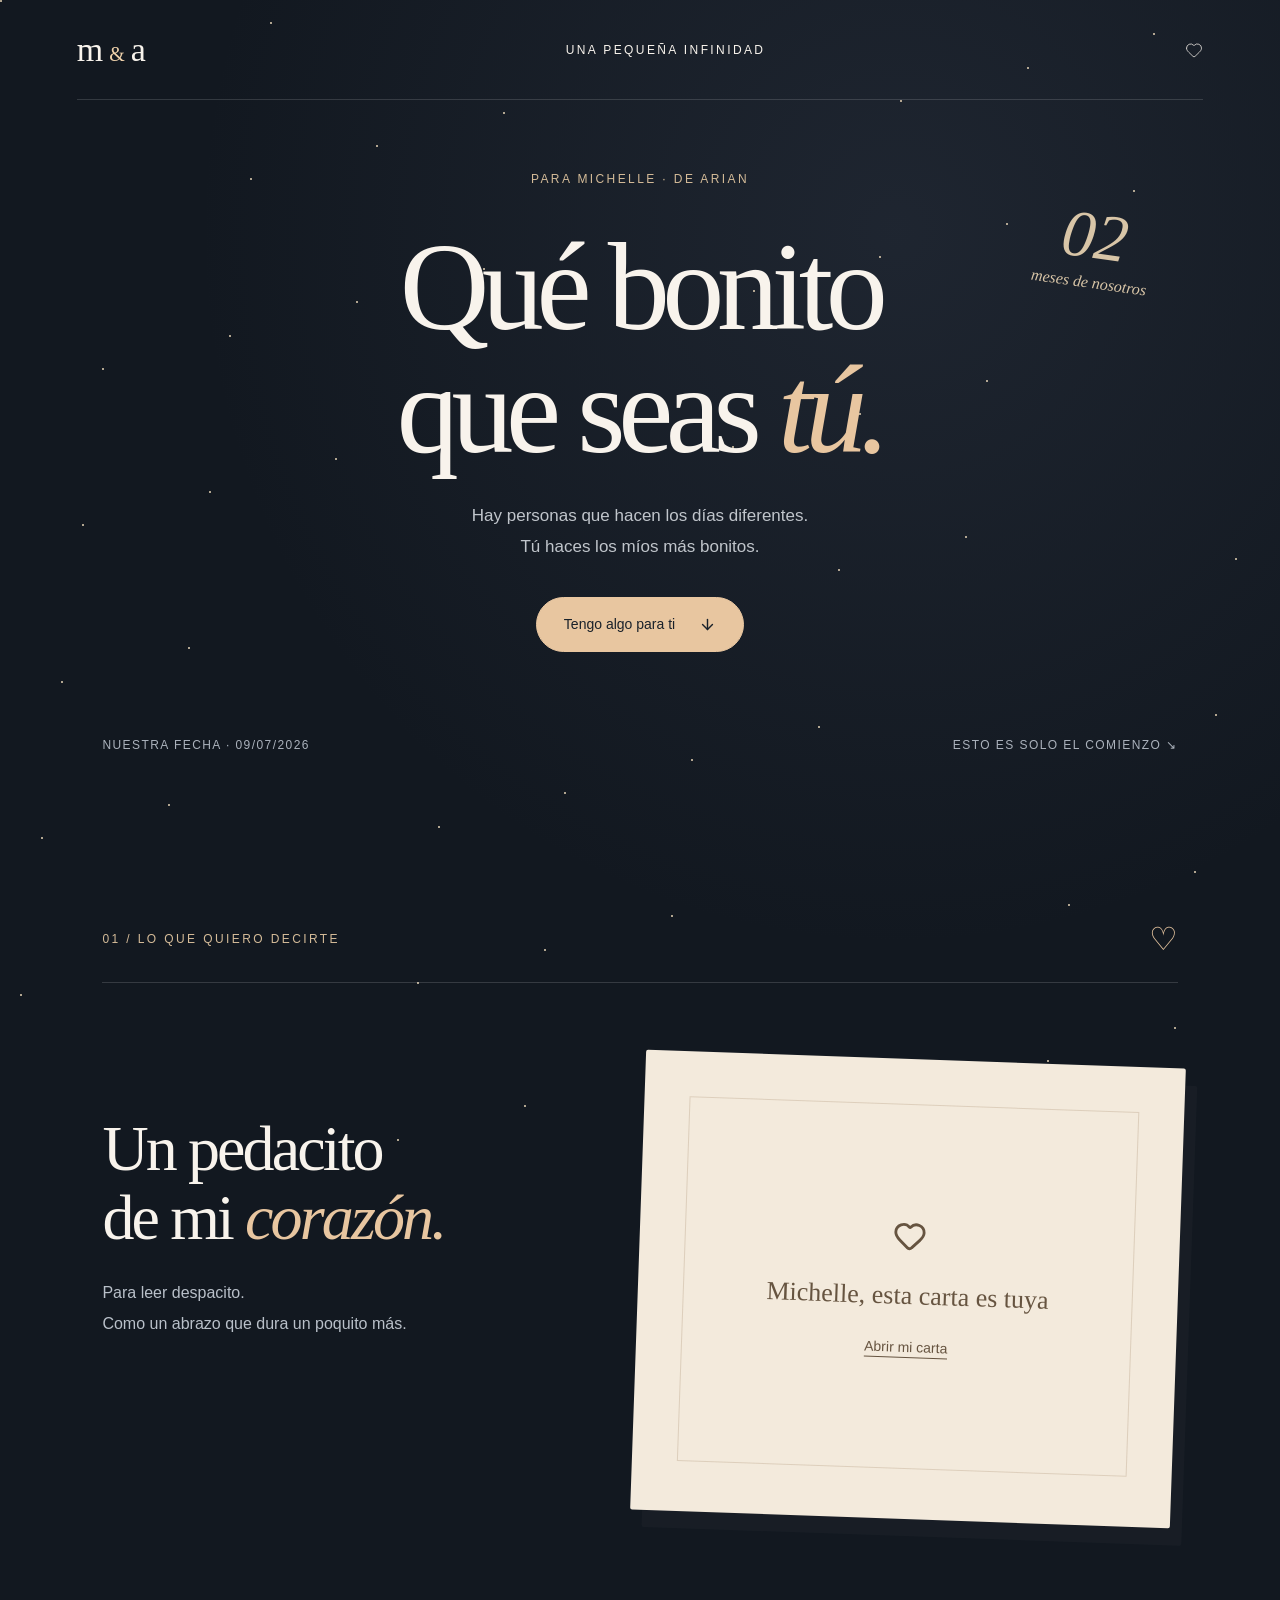
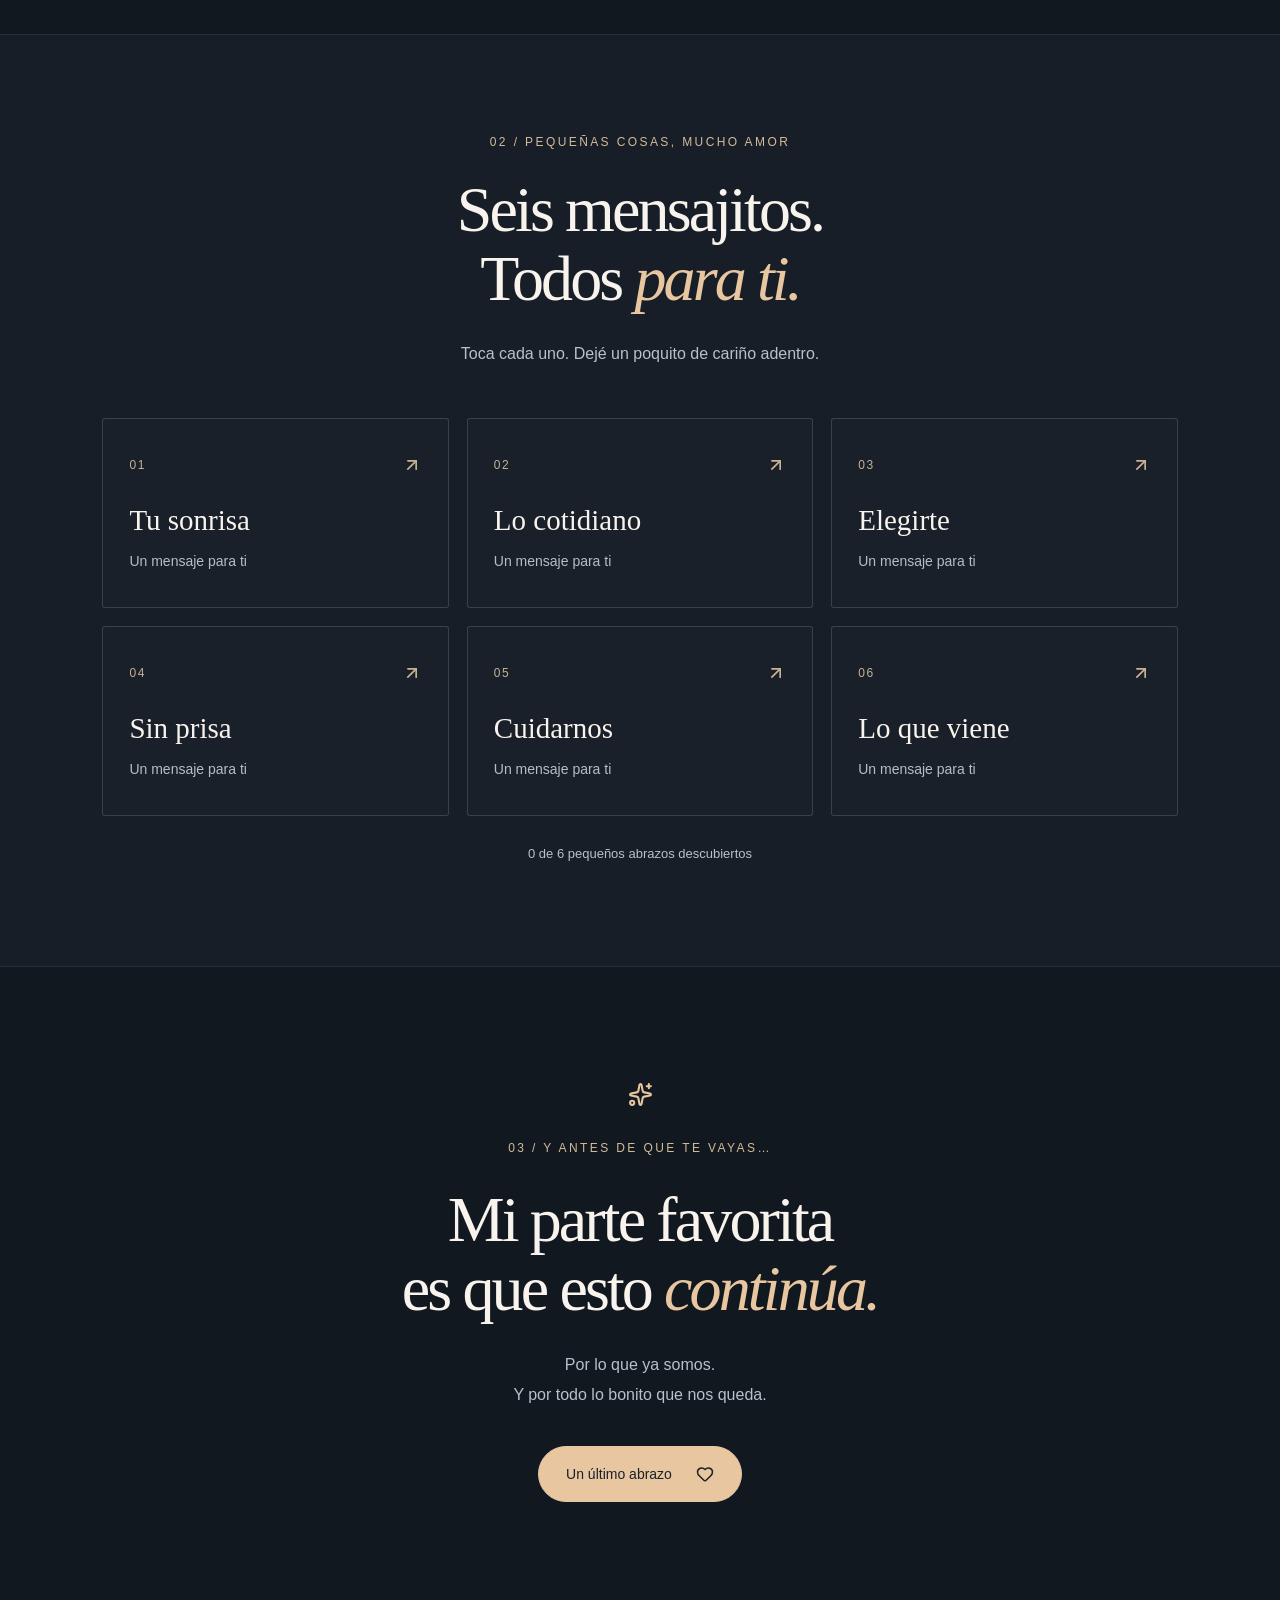
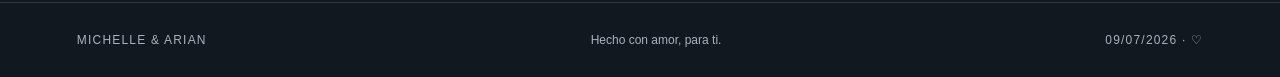
==== Para Michelle.html @ b13c45ba "Prepare standalone anniversary gift for GitHub Pages" ====
<!DOCTYPE html><html lang="es"><head><meta charSet="utf-8"/><meta name="viewport" content="width=device-width, initial-scale=1"/><title>Michelle, qué bonito que seas tú | Arian</title><meta name="description" content="Dos meses de nosotros. Una sorpresa de Arian para Michelle."/><meta name="robots" content="noindex, nofollow"/>
<style>


:root,.dark{--background:#121820;--foreground:#f8f3ec;--primary:#eed1ab;--primary-foreground:#171c23;--card:#1c2530;--card-foreground:#f8f3ec;--border:#ffffff26;--ring:#eed1ab;--muted:#26303b;--muted-foreground:#bcc3cb;--accent:#eed1ab;--accent-foreground:#121820;--radius:1rem}
*{box-sizing:border-box}html{scroll-behavior:smooth;scroll-padding-top:30px}body{margin:0;background:#121820;color:#f8f3ec;font-family:Arial,Helvetica,sans-serif;font-size:16px}button,a{-webkit-tap-highlight-color:transparent}button{font:inherit;cursor:pointer}a{color:inherit;text-decoration:none}button:focus-visible,a:focus-visible{outline:2px solid #eed1ab;outline-offset:7px}main{overflow:hidden;position:relative}header,section,footer{position:relative;z-index:1}header{height:100px;margin:0 6%;border-bottom:1px solid #ffffff24;display:flex;justify-content:space-between;align-items:center}header>span,.eyebrow{font-size:12px;letter-spacing:.2em;font-weight:normal}.monogram{font-family:Georgia,serif;font-size:34px}.monogram span{font-size:20px;color:#eed1ab;padding:0 6px}.stardust{position:absolute;inset:0 0 auto;height:1150px;pointer-events:none;background:radial-gradient(ellipse at 70% 20%,#4852673b,transparent 55%)}.stardust i{position:absolute;width:2px;height:2px;background:#e7d5b6;border-radius:50%;animation:twinkle 5s ease-in-out infinite}.hero{min-height:790px;padding:72px 8% 25px;text-align:center}.eyebrow{color:#d4bb98}.anniversary{position:absolute;right:10%;top:98px;transform:rotate(8deg);color:#d8c5a7}.anniversary>span{font:italic 66px Georgia,serif}.anniversary p{font:italic 16px Georgia,serif;margin:0}h1,h2,h3,p{margin-top:0}h1,h2,h3{font-family:Georgia,'Times New Roman',serif;font-weight:400}h1{font-size:clamp(74px,9.7vw,144px);line-height:.99;letter-spacing:-.06em;margin:40px 0 28px}em{font-weight:400;color:#e8c6a0}.intro{font-size:17px;line-height:1.85;color:#c0c5cb}.pill{display:inline-flex;align-items:center;justify-content:center;gap:24px;border:1px solid #e8c6a0;background:#e8c6a0;color:#19212a;border-radius:40px;padding:18px 27px;min-height:54px;font-size:14px;transition:transform .2s,background .2s}.pill:hover{transform:translateY(-3px);background:#f5dec1}.hero .pill{margin-top:17px}.hero-bottom{display:flex;justify-content:space-between;gap:20px;margin-top:86px;font-size:12px;letter-spacing:.12em;color:#abb2bc}.letter-section{padding:30px 8% 115px}.section-heading{display:flex;justify-content:space-between;align-items:center;border-bottom:1px solid #ffffff26;padding-bottom:24px}.section-heading>span:last-child{font-size:32px;color:#e8c6a0}.letter-wrap{display:grid;grid-template-columns:1fr 1.2fr;gap:8%;padding-top:76px;align-items:start}h2{font-size:clamp(42px,5vw,68px);letter-spacing:-.045em;line-height:1.08;margin-bottom:26px}.letter-caption{padding-top:55px}.letter-caption>p,.messages>p:not(.eyebrow),.finale>p:not(.eyebrow){color:#b9c0c9;line-height:1.9}.letter{background:#f3eadc;color:#35302b;padding:45px;transform:rotate(2deg);box-shadow:12px 17px 0 #ffffff06;min-height:460px;border-radius:2px}.open-letter{display:flex;flex-direction:column;align-items:center;justify-content:center;gap:28px;min-height:365px;width:100%;background:none;border:1px solid #a890704d;color:#665440}.open-letter span{font:26px Georgia,serif}.open-letter u{font-size:14px;text-underline-offset:5px}.letter-content{animation:appear .6s ease}.paper-label{font-size:12px;letter-spacing:.17em;color:#74634f}.letter h3{font-size:35px;margin:26px 0}.letter p{font-size:16px;line-height:1.85}.signature{position:relative;margin-bottom:0}.signature em{font:italic 40px Georgia,serif;color:#77543d}.signature svg{position:absolute;right:10px;bottom:10px}.messages{text-align:center;padding:100px 8%;background:#1c253080;border-top:1px solid #ffffff12;border-bottom:1px solid #ffffff12}.messages h2{margin-top:26px}.note-grid{display:grid;grid-template-columns:repeat(3,1fr);gap:18px;text-align:left;margin-top:48px}.note{color:#f8f3ec;background:#ffffff03;border:1px solid #ffffff24;border-radius:3px;padding:26px;min-height:190px;text-align:left;transition:background .2s,border-color .2s}.note:hover,.note.active{background:#ffffff08;border-color:#e8c6a0}.note-top{display:flex;align-items:center;justify-content:space-between;color:#c7b294;font-size:12px;letter-spacing:.13em}.note h3{font-size:29px;margin:29px 0 15px}.note-hint{font-size:14px;color:#b5bdc7}.note p{font-size:16px;line-height:1.75;color:#dbdce0;margin:0}.count{font-size:13px;margin:26px 0 0}.finale{text-align:center;padding:115px 20px 100px}.finale>svg{margin:0 auto 30px;color:#e8c6a0}.finale h2{margin-top:30px}.finale .pill{margin-top:20px}.last-message{max-width:620px;padding:38px 25px;margin:38px auto 0;border-top:1px solid #c7b29455;animation:appear .6s ease}.last-message>span{font:italic 39px Georgia,serif;color:#e8c6a0}.last-message p{line-height:1.8;margin:22px 0;color:#bfc5ce}.last-message strong{font-weight:400}footer{display:flex;justify-content:space-between;gap:24px;padding:30px 6%;border-top:1px solid #ffffff24;font-size:12px;letter-spacing:.1em;color:#aab2bd}footer span:nth-child(2){letter-spacing:0}@keyframes twinkle{50%{opacity:.2}}@keyframes appear{from{opacity:0;transform:translateY(12px)}to{opacity:1;transform:translateY(0)}}@media(max-width:700px){header{height:78px}header>span{font-size:12px;letter-spacing:.08em}.hero{min-height:740px;padding:75px 6% 25px}.anniversary{position:static;transform:none;margin:25px 0 20px}.anniversary>span{font-size:42px}.anniversary p{display:inline;margin-left:12px}h1{margin:25px 0;font-size:76px}.hero-bottom{margin-top:65px;text-align:left;font-size:12px;line-height:1.7}.hero-bottom>span{max-width:145px}.letter-section{padding:20px 7% 75px}.letter-wrap{grid-template-columns:1fr;gap:26px;padding-top:28px}.letter-caption{padding-top:15px}.letter{padding:28px;transform:rotate(1deg)}.letter h3{font-size:30px}.messages{padding:65px 6%}.note-grid{grid-template-columns:1fr 1fr;gap:12px}.note{padding:18px;min-height:175px}.note h3{font-size:24px}.note p{font-size:16px}.finale{padding:75px 7%}.finale h2{font-size:44px}footer{flex-wrap:wrap;font-size:12px}footer span:nth-child(2){order:3;width:100%}}@media(prefers-reduced-motion:reduce){html{scroll-behavior:auto}*,*::before,*::after{animation:none!important;transition:none!important}}@media(max-width:360px){.note-grid{grid-template-columns:1fr}h1{font-size:65px}}
</style><meta name="color-scheme" content="dark"></head><body><main><div class="stardust" aria-hidden="true"><i style="left:0%;top:0%;animation-delay:0s"></i><i style="left:37.7%;top:23.3%;animation-delay:1s"></i><i style="left:75.4%;top:46.6%;animation-delay:2s"></i><i style="left:13.100000000000009%;top:69.9%;animation-delay:3s"></i><i style="left:50.80000000000001%;top:93.2%;animation-delay:4s"></i><i style="left:88.5%;top:16.5%;animation-delay:5s"></i><i style="left:26.200000000000017%;top:39.80000000000001%;animation-delay:6s"></i><i style="left:63.900000000000034%;top:63.099999999999994%;animation-delay:0s"></i><i style="left:1.6000000000000227%;top:86.4%;animation-delay:1s"></i><i style="left:39.30000000000001%;top:9.700000000000017%;animation-delay:2s"></i><i style="left:77%;top:33%;animation-delay:3s"></i><i style="left:14.700000000000045%;top:56.30000000000001%;animation-delay:4s"></i><i style="left:52.400000000000034%;top:79.60000000000002%;animation-delay:5s"></i><i style="left:90.10000000000002%;top:2.900000000000034%;animation-delay:6s"></i><i style="left:27.800000000000068%;top:26.19999999999999%;animation-delay:0s"></i><i style="left:65.5%;top:49.5%;animation-delay:1s"></i><i style="left:3.2000000000000455%;top:72.80000000000001%;animation-delay:2s"></i><i style="left:40.90000000000009%;top:96.10000000000002%;animation-delay:3s"></i><i style="left:78.60000000000002%;top:19.400000000000034%;animation-delay:4s"></i><i style="left:16.300000000000068%;top:42.69999999999999%;animation-delay:5s"></i><i style="left:54%;top:66%;animation-delay:6s"></i><i style="left:91.70000000000005%;top:89.30000000000001%;animation-delay:0s"></i><i style="left:29.40000000000009%;top:12.600000000000023%;animation-delay:1s"></i><i style="left:67.10000000000002%;top:35.89999999999998%;animation-delay:2s"></i><i style="left:4.800000000000068%;top:59.200000000000045%;animation-delay:3s"></i><i style="left:42.500000000000114%;top:82.5%;animation-delay:4s"></i><i style="left:80.20000000000005%;top:5.800000000000068%;animation-delay:5s"></i><i style="left:17.90000000000009%;top:29.100000000000023%;animation-delay:6s"></i><i style="left:55.600000000000136%;top:52.39999999999998%;animation-delay:0s"></i><i style="left:93.30000000000018%;top:75.70000000000005%;animation-delay:1s"></i><i style="left:31%;top:99%;animation-delay:2s"></i><i style="left:68.70000000000005%;top:22.300000000000068%;animation-delay:3s"></i><i style="left:6.400000000000091%;top:45.60000000000002%;animation-delay:4s"></i><i style="left:44.100000000000136%;top:68.89999999999998%;animation-delay:5s"></i><i style="left:81.80000000000018%;top:92.20000000000005%;animation-delay:6s"></i><i style="left:19.5%;top:15.5%;animation-delay:0s"></i><i style="left:57.200000000000045%;top:38.80000000000007%;animation-delay:1s"></i><i style="left:94.90000000000009%;top:62.10000000000002%;animation-delay:2s"></i><i style="left:32.600000000000136%;top:85.39999999999998%;animation-delay:3s"></i><i style="left:70.30000000000018%;top:8.700000000000045%;animation-delay:4s"></i><i style="left:8%;top:32%;animation-delay:5s"></i><i style="left:45.700000000000045%;top:55.30000000000007%;animation-delay:6s"></i><i style="left:83.40000000000009%;top:78.60000000000002%;animation-delay:0s"></i><i style="left:21.100000000000136%;top:1.8999999999999773%;animation-delay:1s"></i><i style="left:58.80000000000018%;top:25.200000000000045%;animation-delay:2s"></i><i style="left:96.50000000000023%;top:48.5%;animation-delay:3s"></i><i style="left:34.200000000000045%;top:71.79999999999995%;animation-delay:4s"></i><i style="left:71.90000000000009%;top:95.10000000000014%;animation-delay:5s"></i></div><header><a href="#" class="monogram" aria-label="Michelle y Arian">m<span>&amp;</span>a</a><span>UNA PEQUEÑA INFINIDAD</span><svg xmlns="http://www.w3.org/2000/svg" width="18" height="18" viewBox="0 0 24 24" fill="none" stroke="currentColor" stroke-width="1" stroke-linecap="round" stroke-linejoin="round" class="lucide lucide-heart" aria-hidden="true"><path d="M2 9.5a5.5 5.5 0 0 1 9.591-3.676.56.56 0 0 0 .818 0A5.49 5.49 0 0 1 22 9.5c0 2.29-1.5 4-3 5.5l-5.492 5.313a2 2 0 0 1-3 .019L5 15c-1.5-1.5-3-3.2-3-5.5"></path></svg></header><section class="hero"><p class="eyebrow">PARA MICHELLE · DE ARIAN</p><div class="anniversary"><span>02</span><p>meses de nosotros</p></div><h1>Qué bonito<br/>que seas <em>tú.</em></h1><p class="intro">Hay personas que hacen los días diferentes.<br/>Tú haces los míos más bonitos.</p><a class="pill" href="#carta">Tengo algo para ti <svg xmlns="http://www.w3.org/2000/svg" width="17" height="17" viewBox="0 0 24 24" fill="none" stroke="currentColor" stroke-width="2" stroke-linecap="round" stroke-linejoin="round" class="lucide lucide-arrow-down" aria-hidden="true"><path d="M12 5v14"></path><path d="m19 12-7 7-7-7"></path></svg></a><div class="hero-bottom"><span>NUESTRA FECHA · 09/07/2026</span><span>ESTO ES SOLO EL COMIENZO ↘</span></div></section><section id="carta" class="letter-section"><div class="section-heading"><span class="eyebrow">01 / LO QUE QUIERO DECIRTE</span><span aria-hidden="true">♡</span></div><div class="letter-wrap"><div class="letter-caption"><h2>Un pedacito<br/>de mi <em>corazón.</em></h2><p>Para leer despacito.<br/>Como un abrazo que dura un poquito más.</p></div><article class="letter"><button class="open-letter"><svg xmlns="http://www.w3.org/2000/svg" width="34" height="34" viewBox="0 0 24 24" fill="none" stroke="currentColor" stroke-width="2" stroke-linecap="round" stroke-linejoin="round" class="lucide lucide-heart" aria-hidden="true"><path d="M2 9.5a5.5 5.5 0 0 1 9.591-3.676.56.56 0 0 0 .818 0A5.49 5.49 0 0 1 22 9.5c0 2.29-1.5 4-3 5.5l-5.492 5.313a2 2 0 0 1-3 .019L5 15c-1.5-1.5-3-3.2-3-5.5"></path></svg><span>Michelle, esta carta es tuya</span><u>Abrir mi carta</u></button></article></div></section><section class="messages"><p class="eyebrow">02 / PEQUEÑAS COSAS, MUCHO AMOR</p><h2>Seis mensajitos.<br/>Todos <em>para ti.</em></h2><p>Toca cada uno. Dejé un poquito de cariño adentro.</p><div class="note-grid"><button class="note " aria-expanded="false"><span class="note-top"><span>0<!-- -->1</span><svg xmlns="http://www.w3.org/2000/svg" width="20" height="20" viewBox="0 0 24 24" fill="none" stroke="currentColor" stroke-width="2" stroke-linecap="round" stroke-linejoin="round" class="lucide lucide-arrow-up-right" aria-hidden="true"><path d="M7 7h10v10"></path><path d="M7 17 17 7"></path></svg></span><h3>Tu sonrisa</h3><span class="note-hint">Un mensaje para ti</span></button><button class="note " aria-expanded="false"><span class="note-top"><span>0<!-- -->2</span><svg xmlns="http://www.w3.org/2000/svg" width="20" height="20" viewBox="0 0 24 24" fill="none" stroke="currentColor" stroke-width="2" stroke-linecap="round" stroke-linejoin="round" class="lucide lucide-arrow-up-right" aria-hidden="true"><path d="M7 7h10v10"></path><path d="M7 17 17 7"></path></svg></span><h3>Lo cotidiano</h3><span class="note-hint">Un mensaje para ti</span></button><button class="note " aria-expanded="false"><span class="note-top"><span>0<!-- -->3</span><svg xmlns="http://www.w3.org/2000/svg" width="20" height="20" viewBox="0 0 24 24" fill="none" stroke="currentColor" stroke-width="2" stroke-linecap="round" stroke-linejoin="round" class="lucide lucide-arrow-up-right" aria-hidden="true"><path d="M7 7h10v10"></path><path d="M7 17 17 7"></path></svg></span><h3>Elegirte</h3><span class="note-hint">Un mensaje para ti</span></button><button class="note " aria-expanded="false"><span class="note-top"><span>0<!-- -->4</span><svg xmlns="http://www.w3.org/2000/svg" width="20" height="20" viewBox="0 0 24 24" fill="none" stroke="currentColor" stroke-width="2" stroke-linecap="round" stroke-linejoin="round" class="lucide lucide-arrow-up-right" aria-hidden="true"><path d="M7 7h10v10"></path><path d="M7 17 17 7"></path></svg></span><h3>Sin prisa</h3><span class="note-hint">Un mensaje para ti</span></button><button class="note " aria-expanded="false"><span class="note-top"><span>0<!-- -->5</span><svg xmlns="http://www.w3.org/2000/svg" width="20" height="20" viewBox="0 0 24 24" fill="none" stroke="currentColor" stroke-width="2" stroke-linecap="round" stroke-linejoin="round" class="lucide lucide-arrow-up-right" aria-hidden="true"><path d="M7 7h10v10"></path><path d="M7 17 17 7"></path></svg></span><h3>Cuidarnos</h3><span class="note-hint">Un mensaje para ti</span></button><button class="note " aria-expanded="false"><span class="note-top"><span>0<!-- -->6</span><svg xmlns="http://www.w3.org/2000/svg" width="20" height="20" viewBox="0 0 24 24" fill="none" stroke="currentColor" stroke-width="2" stroke-linecap="round" stroke-linejoin="round" class="lucide lucide-arrow-up-right" aria-hidden="true"><path d="M7 7h10v10"></path><path d="M7 17 17 7"></path></svg></span><h3>Lo que viene</h3><span class="note-hint">Un mensaje para ti</span></button></div><p class="count" aria-live="polite">0<!-- --> de 6 pequeños abrazos descubiertos</p></section><section class="finale"><svg xmlns="http://www.w3.org/2000/svg" width="25" height="25" viewBox="0 0 24 24" fill="none" stroke="currentColor" stroke-width="2" stroke-linecap="round" stroke-linejoin="round" class="lucide lucide-sparkles" aria-hidden="true"><path d="M11.017 2.814a1 1 0 0 1 1.966 0l1.051 5.558a2 2 0 0 0 1.594 1.594l5.558 1.051a1 1 0 0 1 0 1.966l-5.558 1.051a2 2 0 0 0-1.594 1.594l-1.051 5.558a1 1 0 0 1-1.966 0l-1.051-5.558a2 2 0 0 0-1.594-1.594l-5.558-1.051a1 1 0 0 1 0-1.966l5.558-1.051a2 2 0 0 0 1.594-1.594z"></path><path d="M20 2v4"></path><path d="M22 4h-4"></path><circle cx="4" cy="20" r="2"></circle></svg><p class="eyebrow">03 / Y ANTES DE QUE TE VAYAS…</p><h2>Mi parte favorita<br/>es que esto <em>continúa.</em></h2><p>Por lo que ya somos.<br/>Y por todo lo bonito que nos queda.</p><button class="pill" aria-expanded="false">Un último abrazo<!-- --> <svg xmlns="http://www.w3.org/2000/svg" width="18" height="18" viewBox="0 0 24 24" fill="none" stroke="currentColor" stroke-width="2" stroke-linecap="round" stroke-linejoin="round" class="lucide lucide-heart" aria-hidden="true"><path d="M2 9.5a5.5 5.5 0 0 1 9.591-3.676.56.56 0 0 0 .818 0A5.49 5.49 0 0 1 22 9.5c0 2.29-1.5 4-3 5.5l-5.492 5.313a2 2 0 0 1-3 .019L5 15c-1.5-1.5-3-3.2-3-5.5"></path></svg></button></section><footer><span>MICHELLE &amp; ARIAN</span><span>Hecho con amor, para ti.</span><span>09/07/2026 · ♡</span></footer></main><script>const notes=[["Tu sonrisa","Si pudiera pedirle algo a este día, sería que te regalara tantas sonrisas como las que tú me provocas."],["Lo cotidiano","Me gusta pensar que lo nuestro también vive en las cosas pequeñas: un mensaje, un ratito juntos, las ganas de saber cómo estás."],["Elegirte","Entre todas las cosas bonitas que pueden pasarme, seguir compartiendo mis días contigo es una de mis favoritas."],["Sin prisa","Quiero seguir conociéndote. Aprender lo que te hace feliz, escuchar tus historias y descubrir contigo todo lo que viene."],["Cuidarnos","Quiero poner de mi parte para que lo nuestro tenga cariño, honestidad y espacio para ser nosotros mismos."],["Lo que viene","No sé cuántas aventuras nos esperan. Pero me ilusiona muchísimo pensar que todavía tenemos tantas primeras veces por vivir."]];const letter="<span class=\"paper-label\">CON TODO MI CARIÑO</span><h3>Mi Michelle,</h3><p>Felices dos meses, amor.</p><p>Quería regalarte algo que pudieras abrir y volver a leer cada vez que quisieras recordar cuánto significas para mí.</p><p>Desde aquel 9 de julio estamos escribiendo una historia que me hace sonreír. Dos meses pueden sonar a poquito, pero para mí son una razón enorme para celebrar.</p><p>Me hace feliz que estemos construyendo algo nuestro, a nuestra manera y a nuestro ritmo. Hoy quiero que sepas que me importas, que me encanta tenerte en mi vida y que tengo muchas ganas de seguir compartiendo momentos contigo.</p><p>Gracias por ser tú. Por formar parte de esta historia que apenas empieza y que ya quiero tanto.</p><p class=\"signature\">Con amor,<br/><em>Arian</em>♡</p>";const seen=new Set();let active=-1;function openLetter(){document.querySelector('.letter').innerHTML='<div class="letter-content">'+letter+'</div>';}document.querySelector('.hero .pill').addEventListener('click',openLetter);document.querySelector('.open-letter')?.addEventListener('click',openLetter);document.querySelectorAll('.note').forEach((el,i)=>{el.addEventListener('click',()=>{active=active===i?-1:i;seen.add(i);document.querySelectorAll('.note').forEach((n,j)=>{n.classList.toggle('active',active===j);n.setAttribute('aria-expanded',String(active===j));n.querySelector('p')?.remove();n.querySelector('.note-hint')?.remove();const text=document.createElement(active===j?'p':'span');text.className=active===j?'':'note-hint';text.textContent=active===j?notes[j][1]:(seen.has(j)?'Volver a leer':'Un mensaje para ti');n.appendChild(text);});document.querySelector('.count').textContent=seen.size+' de 6 pequeños abrazos descubiertos';});});document.querySelector('.finale .pill').addEventListener('click',function(){const existing=document.querySelector('.last-message');if(existing){existing.remove();this.setAttribute('aria-expanded','false');this.innerHTML='Un último abrazo ♡';return;}this.setAttribute('aria-expanded','true');this.innerHTML='Guardar este abrazo ♡';const box=document.createElement('div');box.className='last-message';box.setAttribute('role','status');box.innerHTML='<span>Te quiero, Michelle.</span><p>Si estuviera contigo ahora, esta parte sería un abrazo largo.<br>Mientras tanto, te dejo estas palabras y todo mi cariño.</p><strong>Felices dos meses, mi amor. ♡</strong>';this.after(box);});</script></body></html>
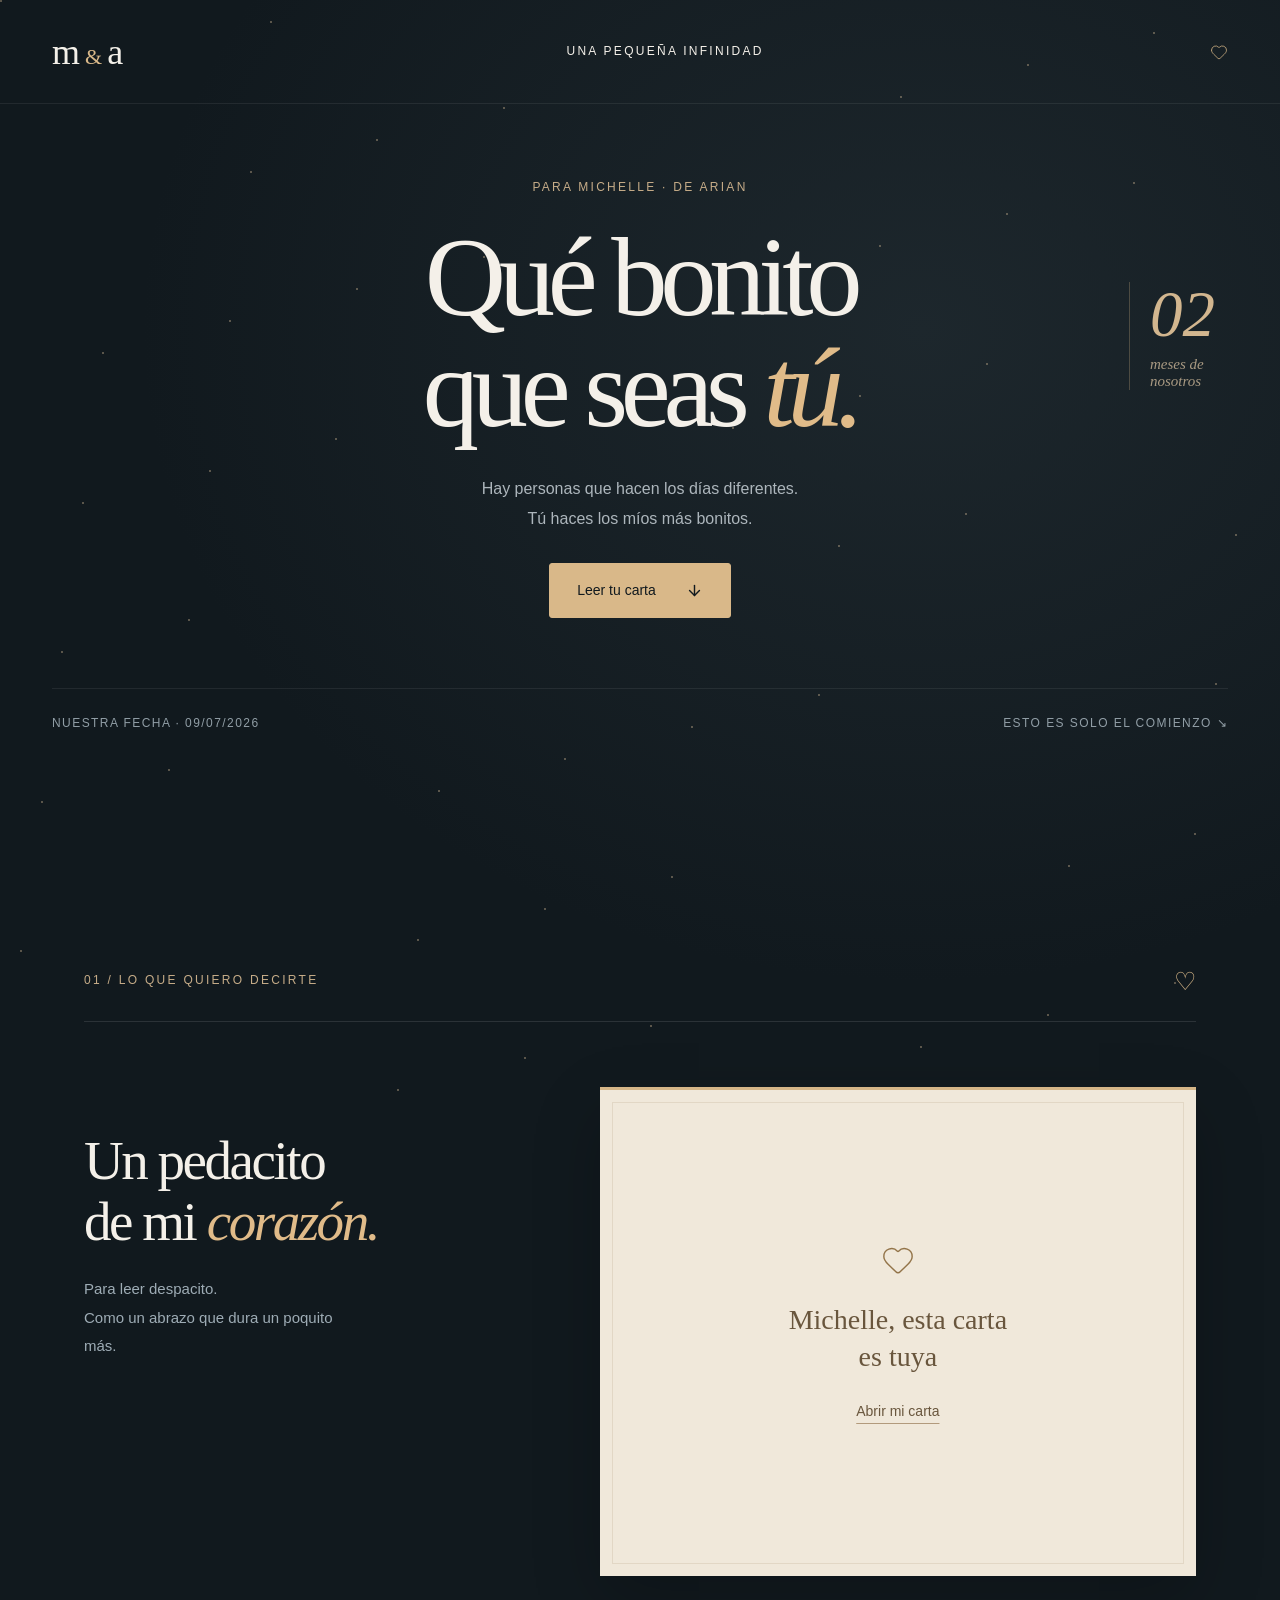
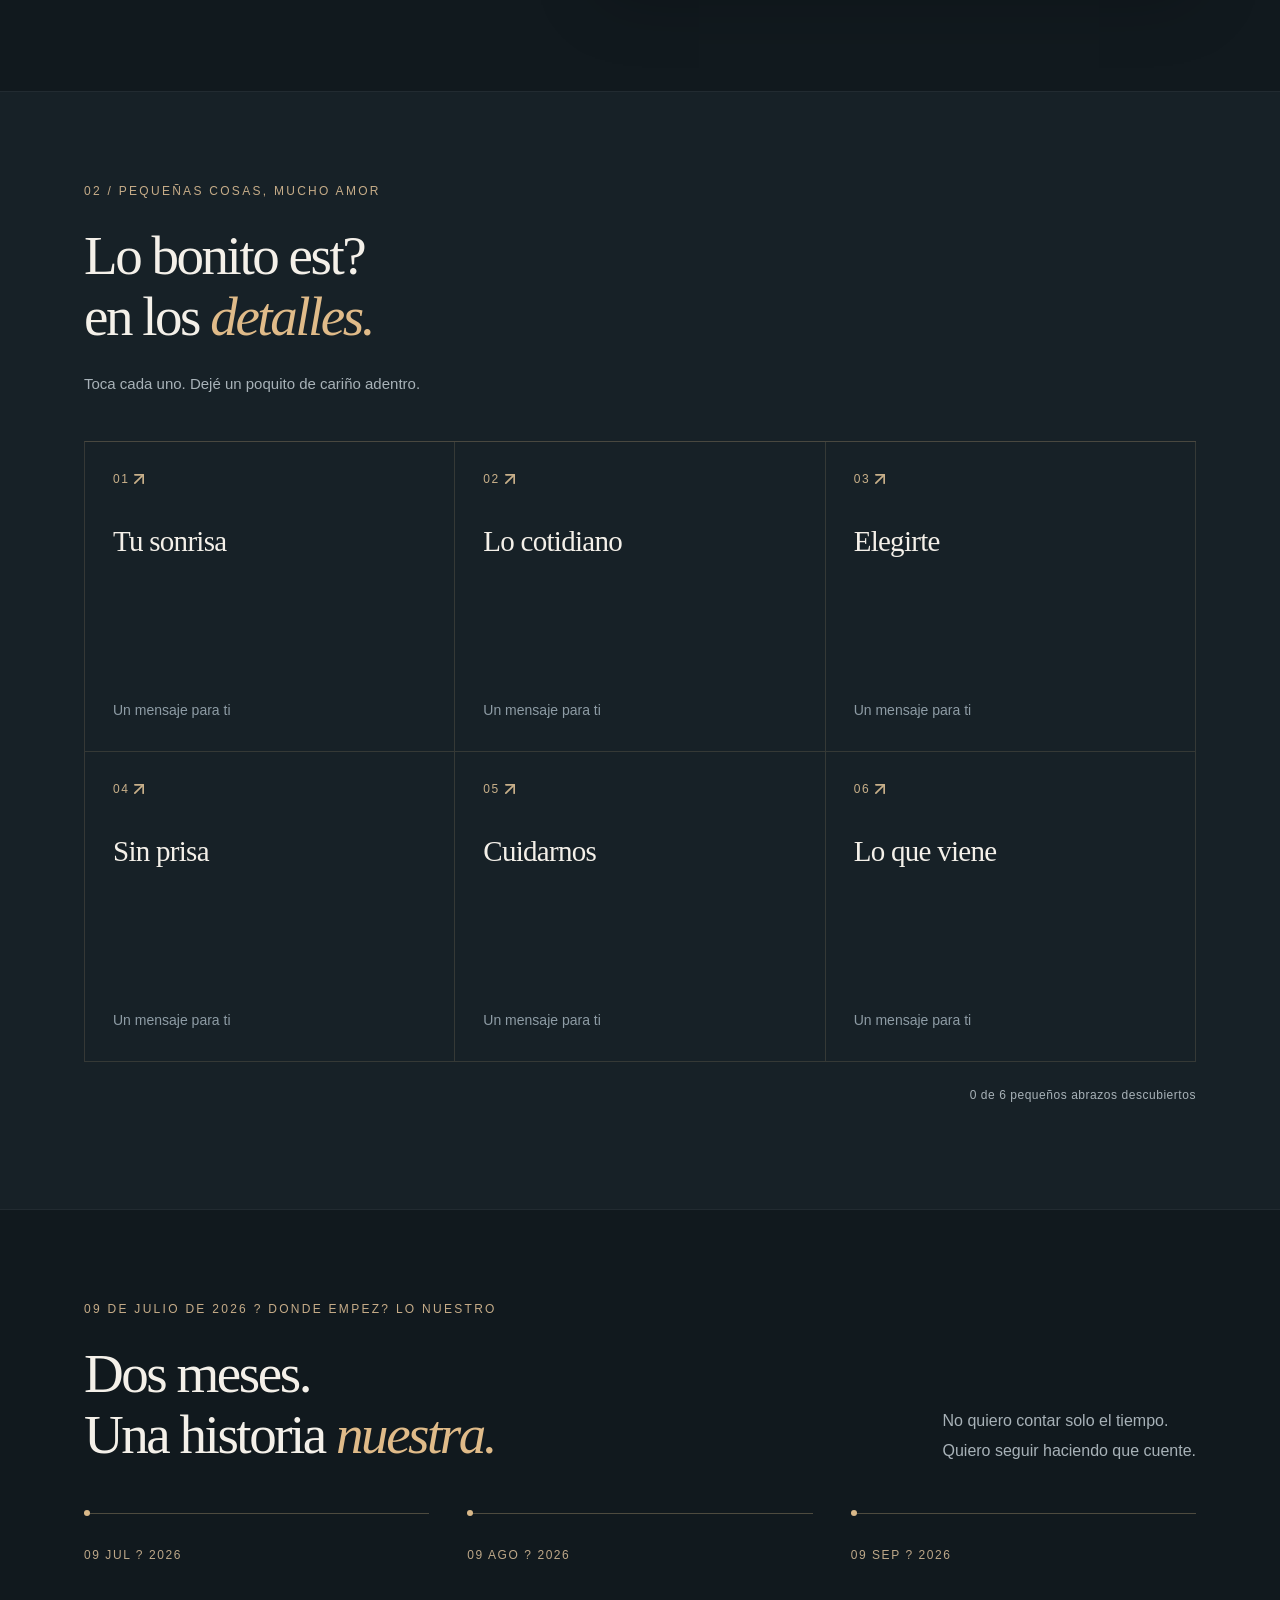
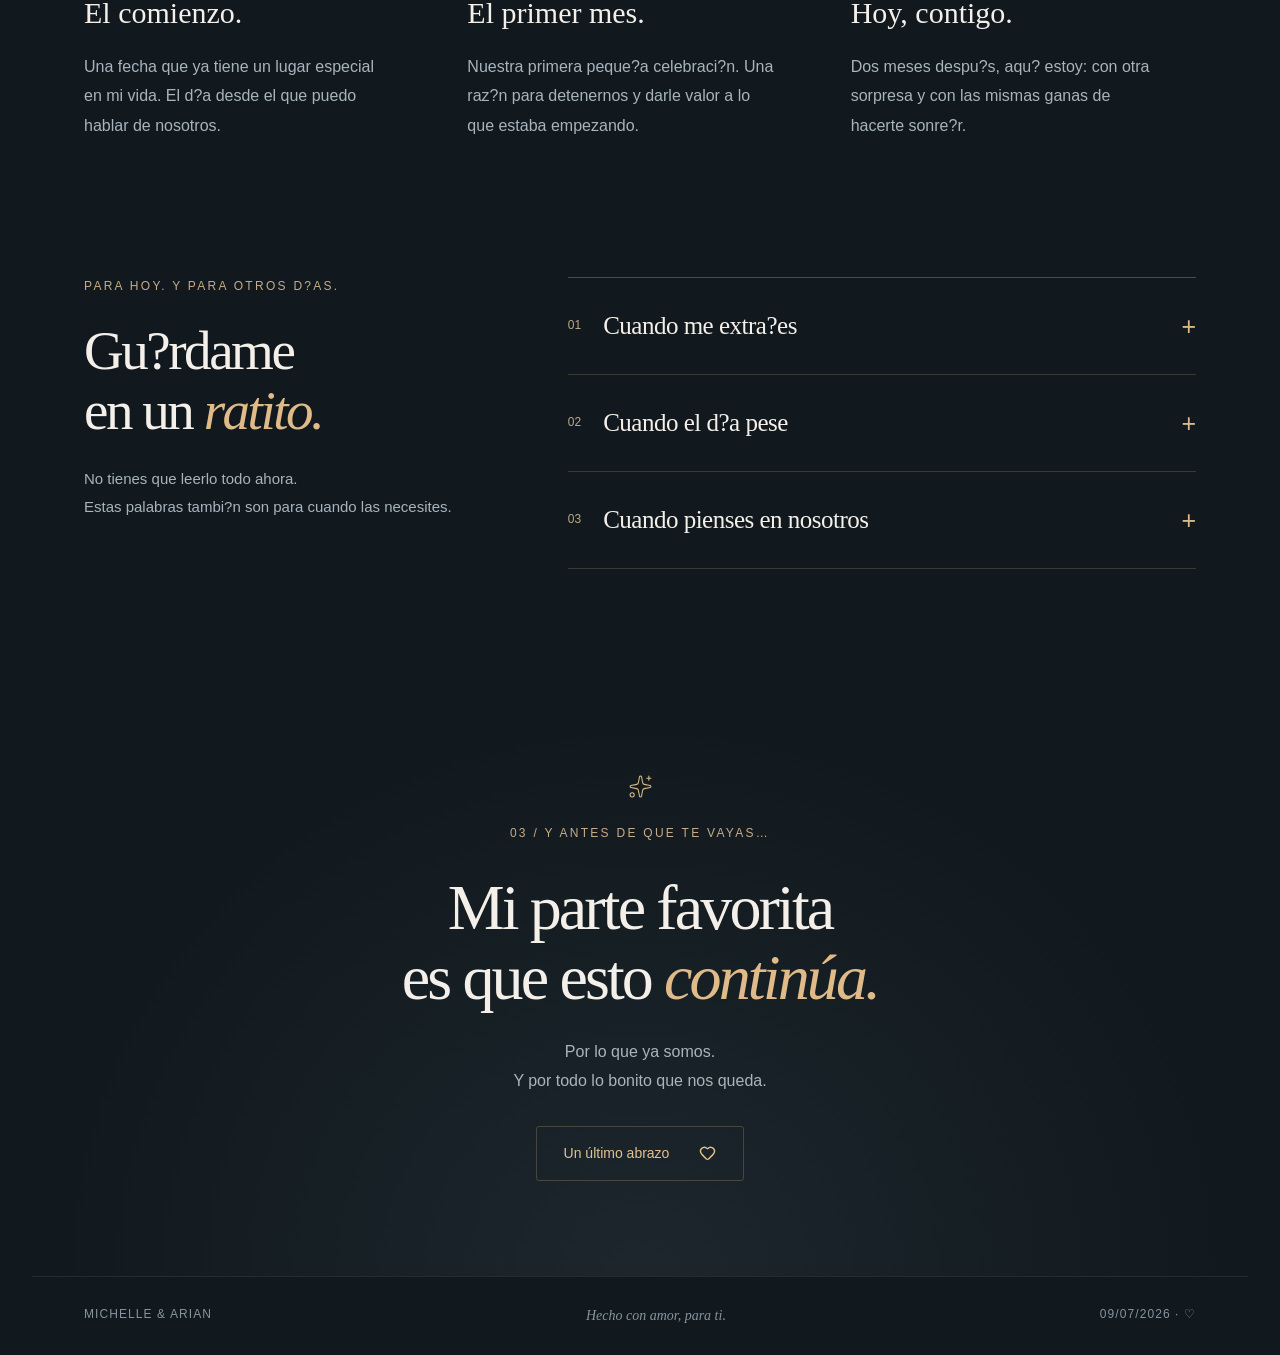
==== commit 9fd9391c: "Refine anniversary design and add keepsake letters and relationship timeline" ====
--- a/Para Michelle.html
+++ b/Para Michelle.html
@@ -2,6 +2,8 @@
 <style>
 
 
-:root,.dark{--background:#121820;--foreground:#f8f3ec;--primary:#eed1ab;--primary-foreground:#171c23;--card:#1c2530;--card-foreground:#f8f3ec;--border:#ffffff26;--ring:#eed1ab;--muted:#26303b;--muted-foreground:#bcc3cb;--accent:#eed1ab;--accent-foreground:#121820;--radius:1rem}
-*{box-sizing:border-box}html{scroll-behavior:smooth;scroll-padding-top:30px}body{margin:0;background:#121820;color:#f8f3ec;font-family:Arial,Helvetica,sans-serif;font-size:16px}button,a{-webkit-tap-highlight-color:transparent}button{font:inherit;cursor:pointer}a{color:inherit;text-decoration:none}button:focus-visible,a:focus-visible{outline:2px solid #eed1ab;outline-offset:7px}main{overflow:hidden;position:relative}header,section,footer{position:relative;z-index:1}header{height:100px;margin:0 6%;border-bottom:1px solid #ffffff24;display:flex;justify-content:space-between;align-items:center}header>span,.eyebrow{font-size:12px;letter-spacing:.2em;font-weight:normal}.monogram{font-family:Georgia,serif;font-size:34px}.monogram span{font-size:20px;color:#eed1ab;padding:0 6px}.stardust{position:absolute;inset:0 0 auto;height:1150px;pointer-events:none;background:radial-gradient(ellipse at 70% 20%,#4852673b,transparent 55%)}.stardust i{position:absolute;width:2px;height:2px;background:#e7d5b6;border-radius:50%;animation:twinkle 5s ease-in-out infinite}.hero{min-height:790px;padding:72px 8% 25px;text-align:center}.eyebrow{color:#d4bb98}.anniversary{position:absolute;right:10%;top:98px;transform:rotate(8deg);color:#d8c5a7}.anniversary>span{font:italic 66px Georgia,serif}.anniversary p{font:italic 16px Georgia,serif;margin:0}h1,h2,h3,p{margin-top:0}h1,h2,h3{font-family:Georgia,'Times New Roman',serif;font-weight:400}h1{font-size:clamp(74px,9.7vw,144px);line-height:.99;letter-spacing:-.06em;margin:40px 0 28px}em{font-weight:400;color:#e8c6a0}.intro{font-size:17px;line-height:1.85;color:#c0c5cb}.pill{display:inline-flex;align-items:center;justify-content:center;gap:24px;border:1px solid #e8c6a0;background:#e8c6a0;color:#19212a;border-radius:40px;padding:18px 27px;min-height:54px;font-size:14px;transition:transform .2s,background .2s}.pill:hover{transform:translateY(-3px);background:#f5dec1}.hero .pill{margin-top:17px}.hero-bottom{display:flex;justify-content:space-between;gap:20px;margin-top:86px;font-size:12px;letter-spacing:.12em;color:#abb2bc}.letter-section{padding:30px 8% 115px}.section-heading{display:flex;justify-content:space-between;align-items:center;border-bottom:1px solid #ffffff26;padding-bottom:24px}.section-heading>span:last-child{font-size:32px;color:#e8c6a0}.letter-wrap{display:grid;grid-template-columns:1fr 1.2fr;gap:8%;padding-top:76px;align-items:start}h2{font-size:clamp(42px,5vw,68px);letter-spacing:-.045em;line-height:1.08;margin-bottom:26px}.letter-caption{padding-top:55px}.letter-caption>p,.messages>p:not(.eyebrow),.finale>p:not(.eyebrow){color:#b9c0c9;line-height:1.9}.letter{background:#f3eadc;color:#35302b;padding:45px;transform:rotate(2deg);box-shadow:12px 17px 0 #ffffff06;min-height:460px;border-radius:2px}.open-letter{display:flex;flex-direction:column;align-items:center;justify-content:center;gap:28px;min-height:365px;width:100%;background:none;border:1px solid #a890704d;color:#665440}.open-letter span{font:26px Georgia,serif}.open-letter u{font-size:14px;text-underline-offset:5px}.letter-content{animation:appear .6s ease}.paper-label{font-size:12px;letter-spacing:.17em;color:#74634f}.letter h3{font-size:35px;margin:26px 0}.letter p{font-size:16px;line-height:1.85}.signature{position:relative;margin-bottom:0}.signature em{font:italic 40px Georgia,serif;color:#77543d}.signature svg{position:absolute;right:10px;bottom:10px}.messages{text-align:center;padding:100px 8%;background:#1c253080;border-top:1px solid #ffffff12;border-bottom:1px solid #ffffff12}.messages h2{margin-top:26px}.note-grid{display:grid;grid-template-columns:repeat(3,1fr);gap:18px;text-align:left;margin-top:48px}.note{color:#f8f3ec;background:#ffffff03;border:1px solid #ffffff24;border-radius:3px;padding:26px;min-height:190px;text-align:left;transition:background .2s,border-color .2s}.note:hover,.note.active{background:#ffffff08;border-color:#e8c6a0}.note-top{display:flex;align-items:center;justify-content:space-between;color:#c7b294;font-size:12px;letter-spacing:.13em}.note h3{font-size:29px;margin:29px 0 15px}.note-hint{font-size:14px;color:#b5bdc7}.note p{font-size:16px;line-height:1.75;color:#dbdce0;margin:0}.count{font-size:13px;margin:26px 0 0}.finale{text-align:center;padding:115px 20px 100px}.finale>svg{margin:0 auto 30px;color:#e8c6a0}.finale h2{margin-top:30px}.finale .pill{margin-top:20px}.last-message{max-width:620px;padding:38px 25px;margin:38px auto 0;border-top:1px solid #c7b29455;animation:appear .6s ease}.last-message>span{font:italic 39px Georgia,serif;color:#e8c6a0}.last-message p{line-height:1.8;margin:22px 0;color:#bfc5ce}.last-message strong{font-weight:400}footer{display:flex;justify-content:space-between;gap:24px;padding:30px 6%;border-top:1px solid #ffffff24;font-size:12px;letter-spacing:.1em;color:#aab2bd}footer span:nth-child(2){letter-spacing:0}@keyframes twinkle{50%{opacity:.2}}@keyframes appear{from{opacity:0;transform:translateY(12px)}to{opacity:1;transform:translateY(0)}}@media(max-width:700px){header{height:78px}header>span{font-size:12px;letter-spacing:.08em}.hero{min-height:740px;padding:75px 6% 25px}.anniversary{position:static;transform:none;margin:25px 0 20px}.anniversary>span{font-size:42px}.anniversary p{display:inline;margin-left:12px}h1{margin:25px 0;font-size:76px}.hero-bottom{margin-top:65px;text-align:left;font-size:12px;line-height:1.7}.hero-bottom>span{max-width:145px}.letter-section{padding:20px 7% 75px}.letter-wrap{grid-template-columns:1fr;gap:26px;padding-top:28px}.letter-caption{padding-top:15px}.letter{padding:28px;transform:rotate(1deg)}.letter h3{font-size:30px}.messages{padding:65px 6%}.note-grid{grid-template-columns:1fr 1fr;gap:12px}.note{padding:18px;min-height:175px}.note h3{font-size:24px}.note p{font-size:16px}.finale{padding:75px 7%}.finale h2{font-size:44px}footer{flex-wrap:wrap;font-size:12px}footer span:nth-child(2){order:3;width:100%}}@media(prefers-reduced-motion:reduce){html{scroll-behavior:auto}*,*::before,*::after{animation:none!important;transition:none!important}}@media(max-width:360px){.note-grid{grid-template-columns:1fr}h1{font-size:65px}}
-</style><meta name="color-scheme" content="dark"></head><body><main><div class="stardust" aria-hidden="true"><i style="left:0%;top:0%;animation-delay:0s"></i><i style="left:37.7%;top:23.3%;animation-delay:1s"></i><i style="left:75.4%;top:46.6%;animation-delay:2s"></i><i style="left:13.100000000000009%;top:69.9%;animation-delay:3s"></i><i style="left:50.80000000000001%;top:93.2%;animation-delay:4s"></i><i style="left:88.5%;top:16.5%;animation-delay:5s"></i><i style="left:26.200000000000017%;top:39.80000000000001%;animation-delay:6s"></i><i style="left:63.900000000000034%;top:63.099999999999994%;animation-delay:0s"></i><i style="left:1.6000000000000227%;top:86.4%;animation-delay:1s"></i><i style="left:39.30000000000001%;top:9.700000000000017%;animation-delay:2s"></i><i style="left:77%;top:33%;animation-delay:3s"></i><i style="left:14.700000000000045%;top:56.30000000000001%;animation-delay:4s"></i><i style="left:52.400000000000034%;top:79.60000000000002%;animation-delay:5s"></i><i style="left:90.10000000000002%;top:2.900000000000034%;animation-delay:6s"></i><i style="left:27.800000000000068%;top:26.19999999999999%;animation-delay:0s"></i><i style="left:65.5%;top:49.5%;animation-delay:1s"></i><i style="left:3.2000000000000455%;top:72.80000000000001%;animation-delay:2s"></i><i style="left:40.90000000000009%;top:96.10000000000002%;animation-delay:3s"></i><i style="left:78.60000000000002%;top:19.400000000000034%;animation-delay:4s"></i><i style="left:16.300000000000068%;top:42.69999999999999%;animation-delay:5s"></i><i style="left:54%;top:66%;animation-delay:6s"></i><i style="left:91.70000000000005%;top:89.30000000000001%;animation-delay:0s"></i><i style="left:29.40000000000009%;top:12.600000000000023%;animation-delay:1s"></i><i style="left:67.10000000000002%;top:35.89999999999998%;animation-delay:2s"></i><i style="left:4.800000000000068%;top:59.200000000000045%;animation-delay:3s"></i><i style="left:42.500000000000114%;top:82.5%;animation-delay:4s"></i><i style="left:80.20000000000005%;top:5.800000000000068%;animation-delay:5s"></i><i style="left:17.90000000000009%;top:29.100000000000023%;animation-delay:6s"></i><i style="left:55.600000000000136%;top:52.39999999999998%;animation-delay:0s"></i><i style="left:93.30000000000018%;top:75.70000000000005%;animation-delay:1s"></i><i style="left:31%;top:99%;animation-delay:2s"></i><i style="left:68.70000000000005%;top:22.300000000000068%;animation-delay:3s"></i><i style="left:6.400000000000091%;top:45.60000000000002%;animation-delay:4s"></i><i style="left:44.100000000000136%;top:68.89999999999998%;animation-delay:5s"></i><i style="left:81.80000000000018%;top:92.20000000000005%;animation-delay:6s"></i><i style="left:19.5%;top:15.5%;animation-delay:0s"></i><i style="left:57.200000000000045%;top:38.80000000000007%;animation-delay:1s"></i><i style="left:94.90000000000009%;top:62.10000000000002%;animation-delay:2s"></i><i style="left:32.600000000000136%;top:85.39999999999998%;animation-delay:3s"></i><i style="left:70.30000000000018%;top:8.700000000000045%;animation-delay:4s"></i><i style="left:8%;top:32%;animation-delay:5s"></i><i style="left:45.700000000000045%;top:55.30000000000007%;animation-delay:6s"></i><i style="left:83.40000000000009%;top:78.60000000000002%;animation-delay:0s"></i><i style="left:21.100000000000136%;top:1.8999999999999773%;animation-delay:1s"></i><i style="left:58.80000000000018%;top:25.200000000000045%;animation-delay:2s"></i><i style="left:96.50000000000023%;top:48.5%;animation-delay:3s"></i><i style="left:34.200000000000045%;top:71.79999999999995%;animation-delay:4s"></i><i style="left:71.90000000000009%;top:95.10000000000014%;animation-delay:5s"></i></div><header><a href="#" class="monogram" aria-label="Michelle y Arian">m<span>&amp;</span>a</a><span>UNA PEQUEÑA INFINIDAD</span><svg xmlns="http://www.w3.org/2000/svg" width="18" height="18" viewBox="0 0 24 24" fill="none" stroke="currentColor" stroke-width="1" stroke-linecap="round" stroke-linejoin="round" class="lucide lucide-heart" aria-hidden="true"><path d="M2 9.5a5.5 5.5 0 0 1 9.591-3.676.56.56 0 0 0 .818 0A5.49 5.49 0 0 1 22 9.5c0 2.29-1.5 4-3 5.5l-5.492 5.313a2 2 0 0 1-3 .019L5 15c-1.5-1.5-3-3.2-3-5.5"></path></svg></header><section class="hero"><p class="eyebrow">PARA MICHELLE · DE ARIAN</p><div class="anniversary"><span>02</span><p>meses de nosotros</p></div><h1>Qué bonito<br/>que seas <em>tú.</em></h1><p class="intro">Hay personas que hacen los días diferentes.<br/>Tú haces los míos más bonitos.</p><a class="pill" href="#carta">Tengo algo para ti <svg xmlns="http://www.w3.org/2000/svg" width="17" height="17" viewBox="0 0 24 24" fill="none" stroke="currentColor" stroke-width="2" stroke-linecap="round" stroke-linejoin="round" class="lucide lucide-arrow-down" aria-hidden="true"><path d="M12 5v14"></path><path d="m19 12-7 7-7-7"></path></svg></a><div class="hero-bottom"><span>NUESTRA FECHA · 09/07/2026</span><span>ESTO ES SOLO EL COMIENZO ↘</span></div></section><section id="carta" class="letter-section"><div class="section-heading"><span class="eyebrow">01 / LO QUE QUIERO DECIRTE</span><span aria-hidden="true">♡</span></div><div class="letter-wrap"><div class="letter-caption"><h2>Un pedacito<br/>de mi <em>corazón.</em></h2><p>Para leer despacito.<br/>Como un abrazo que dura un poquito más.</p></div><article class="letter"><button class="open-letter"><svg xmlns="http://www.w3.org/2000/svg" width="34" height="34" viewBox="0 0 24 24" fill="none" stroke="currentColor" stroke-width="2" stroke-linecap="round" stroke-linejoin="round" class="lucide lucide-heart" aria-hidden="true"><path d="M2 9.5a5.5 5.5 0 0 1 9.591-3.676.56.56 0 0 0 .818 0A5.49 5.49 0 0 1 22 9.5c0 2.29-1.5 4-3 5.5l-5.492 5.313a2 2 0 0 1-3 .019L5 15c-1.5-1.5-3-3.2-3-5.5"></path></svg><span>Michelle, esta carta es tuya</span><u>Abrir mi carta</u></button></article></div></section><section class="messages"><p class="eyebrow">02 / PEQUEÑAS COSAS, MUCHO AMOR</p><h2>Seis mensajitos.<br/>Todos <em>para ti.</em></h2><p>Toca cada uno. Dejé un poquito de cariño adentro.</p><div class="note-grid"><button class="note " aria-expanded="false"><span class="note-top"><span>0<!-- -->1</span><svg xmlns="http://www.w3.org/2000/svg" width="20" height="20" viewBox="0 0 24 24" fill="none" stroke="currentColor" stroke-width="2" stroke-linecap="round" stroke-linejoin="round" class="lucide lucide-arrow-up-right" aria-hidden="true"><path d="M7 7h10v10"></path><path d="M7 17 17 7"></path></svg></span><h3>Tu sonrisa</h3><span class="note-hint">Un mensaje para ti</span></button><button class="note " aria-expanded="false"><span class="note-top"><span>0<!-- -->2</span><svg xmlns="http://www.w3.org/2000/svg" width="20" height="20" viewBox="0 0 24 24" fill="none" stroke="currentColor" stroke-width="2" stroke-linecap="round" stroke-linejoin="round" class="lucide lucide-arrow-up-right" aria-hidden="true"><path d="M7 7h10v10"></path><path d="M7 17 17 7"></path></svg></span><h3>Lo cotidiano</h3><span class="note-hint">Un mensaje para ti</span></button><button class="note " aria-expanded="false"><span class="note-top"><span>0<!-- -->3</span><svg xmlns="http://www.w3.org/2000/svg" width="20" height="20" viewBox="0 0 24 24" fill="none" stroke="currentColor" stroke-width="2" stroke-linecap="round" stroke-linejoin="round" class="lucide lucide-arrow-up-right" aria-hidden="true"><path d="M7 7h10v10"></path><path d="M7 17 17 7"></path></svg></span><h3>Elegirte</h3><span class="note-hint">Un mensaje para ti</span></button><button class="note " aria-expanded="false"><span class="note-top"><span>0<!-- -->4</span><svg xmlns="http://www.w3.org/2000/svg" width="20" height="20" viewBox="0 0 24 24" fill="none" stroke="currentColor" stroke-width="2" stroke-linecap="round" stroke-linejoin="round" class="lucide lucide-arrow-up-right" aria-hidden="true"><path d="M7 7h10v10"></path><path d="M7 17 17 7"></path></svg></span><h3>Sin prisa</h3><span class="note-hint">Un mensaje para ti</span></button><button class="note " aria-expanded="false"><span class="note-top"><span>0<!-- -->5</span><svg xmlns="http://www.w3.org/2000/svg" width="20" height="20" viewBox="0 0 24 24" fill="none" stroke="currentColor" stroke-width="2" stroke-linecap="round" stroke-linejoin="round" class="lucide lucide-arrow-up-right" aria-hidden="true"><path d="M7 7h10v10"></path><path d="M7 17 17 7"></path></svg></span><h3>Cuidarnos</h3><span class="note-hint">Un mensaje para ti</span></button><button class="note " aria-expanded="false"><span class="note-top"><span>0<!-- -->6</span><svg xmlns="http://www.w3.org/2000/svg" width="20" height="20" viewBox="0 0 24 24" fill="none" stroke="currentColor" stroke-width="2" stroke-linecap="round" stroke-linejoin="round" class="lucide lucide-arrow-up-right" aria-hidden="true"><path d="M7 7h10v10"></path><path d="M7 17 17 7"></path></svg></span><h3>Lo que viene</h3><span class="note-hint">Un mensaje para ti</span></button></div><p class="count" aria-live="polite">0<!-- --> de 6 pequeños abrazos descubiertos</p></section><section class="finale"><svg xmlns="http://www.w3.org/2000/svg" width="25" height="25" viewBox="0 0 24 24" fill="none" stroke="currentColor" stroke-width="2" stroke-linecap="round" stroke-linejoin="round" class="lucide lucide-sparkles" aria-hidden="true"><path d="M11.017 2.814a1 1 0 0 1 1.966 0l1.051 5.558a2 2 0 0 0 1.594 1.594l5.558 1.051a1 1 0 0 1 0 1.966l-5.558 1.051a2 2 0 0 0-1.594 1.594l-1.051 5.558a1 1 0 0 1-1.966 0l-1.051-5.558a2 2 0 0 0-1.594-1.594l-5.558-1.051a1 1 0 0 1 0-1.966l5.558-1.051a2 2 0 0 0 1.594-1.594z"></path><path d="M20 2v4"></path><path d="M22 4h-4"></path><circle cx="4" cy="20" r="2"></circle></svg><p class="eyebrow">03 / Y ANTES DE QUE TE VAYAS…</p><h2>Mi parte favorita<br/>es que esto <em>continúa.</em></h2><p>Por lo que ya somos.<br/>Y por todo lo bonito que nos queda.</p><button class="pill" aria-expanded="false">Un último abrazo<!-- --> <svg xmlns="http://www.w3.org/2000/svg" width="18" height="18" viewBox="0 0 24 24" fill="none" stroke="currentColor" stroke-width="2" stroke-linecap="round" stroke-linejoin="round" class="lucide lucide-heart" aria-hidden="true"><path d="M2 9.5a5.5 5.5 0 0 1 9.591-3.676.56.56 0 0 0 .818 0A5.49 5.49 0 0 1 22 9.5c0 2.29-1.5 4-3 5.5l-5.492 5.313a2 2 0 0 1-3 .019L5 15c-1.5-1.5-3-3.2-3-5.5"></path></svg></button></section><footer><span>MICHELLE &amp; ARIAN</span><span>Hecho con amor, para ti.</span><span>09/07/2026 · ♡</span></footer></main><script>const notes=[["Tu sonrisa","Si pudiera pedirle algo a este día, sería que te regalara tantas sonrisas como las que tú me provocas."],["Lo cotidiano","Me gusta pensar que lo nuestro también vive en las cosas pequeñas: un mensaje, un ratito juntos, las ganas de saber cómo estás."],["Elegirte","Entre todas las cosas bonitas que pueden pasarme, seguir compartiendo mis días contigo es una de mis favoritas."],["Sin prisa","Quiero seguir conociéndote. Aprender lo que te hace feliz, escuchar tus historias y descubrir contigo todo lo que viene."],["Cuidarnos","Quiero poner de mi parte para que lo nuestro tenga cariño, honestidad y espacio para ser nosotros mismos."],["Lo que viene","No sé cuántas aventuras nos esperan. Pero me ilusiona muchísimo pensar que todavía tenemos tantas primeras veces por vivir."]];const letter="<span class=\"paper-label\">CON TODO MI CARIÑO</span><h3>Mi Michelle,</h3><p>Felices dos meses, amor.</p><p>Quería regalarte algo que pudieras abrir y volver a leer cada vez que quisieras recordar cuánto significas para mí.</p><p>Desde aquel 9 de julio estamos escribiendo una historia que me hace sonreír. Dos meses pueden sonar a poquito, pero para mí son una razón enorme para celebrar.</p><p>Me hace feliz que estemos construyendo algo nuestro, a nuestra manera y a nuestro ritmo. Hoy quiero que sepas que me importas, que me encanta tenerte en mi vida y que tengo muchas ganas de seguir compartiendo momentos contigo.</p><p>Gracias por ser tú. Por formar parte de esta historia que apenas empieza y que ya quiero tanto.</p><p class=\"signature\">Con amor,<br/><em>Arian</em>♡</p>";const seen=new Set();let active=-1;function openLetter(){document.querySelector('.letter').innerHTML='<div class="letter-content">'+letter+'</div>';}document.querySelector('.hero .pill').addEventListener('click',openLetter);document.querySelector('.open-letter')?.addEventListener('click',openLetter);document.querySelectorAll('.note').forEach((el,i)=>{el.addEventListener('click',()=>{active=active===i?-1:i;seen.add(i);document.querySelectorAll('.note').forEach((n,j)=>{n.classList.toggle('active',active===j);n.setAttribute('aria-expanded',String(active===j));n.querySelector('p')?.remove();n.querySelector('.note-hint')?.remove();const text=document.createElement(active===j?'p':'span');text.className=active===j?'':'note-hint';text.textContent=active===j?notes[j][1]:(seen.has(j)?'Volver a leer':'Un mensaje para ti');n.appendChild(text);});document.querySelector('.count').textContent=seen.size+' de 6 pequeños abrazos descubiertos';});});document.querySelector('.finale .pill').addEventListener('click',function(){const existing=document.querySelector('.last-message');if(existing){existing.remove();this.setAttribute('aria-expanded','false');this.innerHTML='Un último abrazo ♡';return;}this.setAttribute('aria-expanded','true');this.innerHTML='Guardar este abrazo ♡';const box=document.createElement('div');box.className='last-message';box.setAttribute('role','status');box.innerHTML='<span>Te quiero, Michelle.</span><p>Si estuviera contigo ahora, esta parte sería un abrazo largo.<br>Mientras tanto, te dejo estas palabras y todo mi cariño.</p><strong>Felices dos meses, mi amor. ♡</strong>';this.after(box);});</script></body></html>+:root,.dark{color-scheme:dark;--background:#11191e;--foreground:#f4f0e9;--primary:#d9b889;--primary-foreground:#11191e;--card:#182127;--card-foreground:#f4f0e9;--border:#ffffff20;--ring:#d9b889;--muted:#202a30;--muted-foreground:#adb4b7;--accent:#d9b889;--accent-foreground:#11191e;--radius:.5rem}
+*{box-sizing:border-box}html{scroll-behavior:smooth;scroll-padding-top:36px}body{margin:0;background:#11191e;color:#f4f0e9;font:16px/1.6 Arial,Helvetica,sans-serif;-webkit-font-smoothing:antialiased}button,a{-webkit-tap-highlight-color:transparent}button{font:inherit;cursor:pointer}a{color:inherit;text-decoration:none}button:focus-visible,a:focus-visible{outline:2px solid #e9c996;outline-offset:6px}button{touch-action:manipulation}::selection{background:#d9b889;color:#11191e}main{overflow:clip;position:relative}header,section,footer{position:relative;z-index:1}header{height:104px;max-width:1320px;margin:0 auto;padding:0 52px;display:flex;justify-content:space-between;align-items:center;border-bottom:1px solid #ffffff12}header>span,.eyebrow{font-size:12px;letter-spacing:.19em}.monogram{font:36px Georgia,serif;letter-spacing:-3px}.monogram span{font-size:22px;color:#d9b889;padding:0 8px}header>svg{color:#d9b889}.stardust{position:absolute;inset:0 0 auto;height:1100px;background:radial-gradient(ellipse at 72% 30%,#35434a55,transparent 60%);pointer-events:none}.stardust i{position:absolute;width:2px;height:2px;border-radius:50%;background:#d7be97;opacity:.5;animation:twinkle 7s ease-in-out infinite}.hero{max-width:1320px;margin:auto;min-height:795px;padding:74px 52px 30px;text-align:center}.eyebrow{color:#c6ac88;margin:0 0 25px}.recipient{font:italic 28px Georgia,serif;color:#d9b889;margin:37px 0 15px}h1,h2,h3,p{margin-top:0}h1,h2,h3{font-family:Georgia,'Times New Roman',serif;font-weight:400}h1{font-size:clamp(72px,8.8vw,126px);line-height:.98;letter-spacing:-.065em;margin:0 0 31px}em{color:#e0bb89;font-weight:400}.intro{color:#adb6bc;font-size:16px;line-height:1.9;margin-bottom:28px}.anniversary{position:absolute;right:55px;top:178px;text-align:left;padding-left:20px;border-left:1px solid #d9b88945}.anniversary>span{font:italic 65px/1 Georgia,serif;color:#d2b68f}.anniversary p{font:italic 15px Georgia,serif;color:#a89982;margin:9px 0 0;max-width:75px}.pill{display:inline-flex;align-items:center;justify-content:center;gap:30px;border:1px solid #d9b889;background:#d9b889;color:#11191e;border-radius:3px;min-height:55px;padding:15px 27px;font-size:14px;transition:background .25s,transform .25s,box-shadow .25s}.pill:hover{background:#edcda0;transform:translateY(-2px);box-shadow:0 8px 28px #0003}.pill svg{width:17px}.hero-bottom{margin-top:70px;border-top:1px solid #ffffff12;padding-top:25px;display:flex;justify-content:space-between;gap:20px;text-align:left;font-size:12px;letter-spacing:.12em;color:#919ea6}.letter-section{max-width:1216px;margin:auto;padding:62px 52px 115px}.section-heading{display:flex;align-items:center;justify-content:space-between;border-bottom:1px solid #ffffff1c;padding-bottom:20px}.section-heading .eyebrow{margin:0}.section-heading>span:last-child{font-size:25px;color:#d9b889}.letter-wrap{display:grid;grid-template-columns:.85fr 1.15fr;gap:75px;padding-top:65px;align-items:start}.letter-caption{padding-top:44px}h2{font-size:clamp(40px,4.3vw,58px);line-height:1.1;letter-spacing:-.045em;margin-bottom:23px}.letter-caption>p{font-size:15px;line-height:1.9;color:#9eacb5;max-width:275px}.letter{color-scheme:light;background:#f0e8da;color:#403b34;padding:48px 46px;box-shadow:0 24px 65px #0003;position:relative;border-top:3px solid #d5b688}.letter:after{content:'';position:absolute;inset:12px;border:1px solid #a9927033;pointer-events:none}.open-letter{display:flex;flex-direction:column;align-items:center;justify-content:center;gap:25px;min-height:390px;width:100%;background:transparent;border:0;color:#69563d}.open-letter>svg{color:#937449;stroke-width:1}.open-letter span{font:28px/1.3 Georgia,serif;max-width:240px}.open-letter u{font-size:14px;text-underline-offset:7px;text-decoration-color:#b29a7c}.letter-content{animation:appear .7s ease}.paper-label{font-size:12px;letter-spacing:.16em;color:#877357}.letter h3{font:italic 35px Georgia,serif;margin:25px 0}.letter p{font:17px/1.85 Georgia,serif;margin-bottom:20px}.signature{padding-top:18px;position:relative;margin-bottom:0!important}.signature em{font:italic 40px Georgia,serif;color:#796144;display:inline-block;padding-top:6px}.signature svg{position:absolute;right:0;bottom:12px;color:#96744d}.messages{background:#172127;border-top:1px solid #ffffff0c;border-bottom:1px solid #ffffff0c;padding:90px max(52px,calc((100vw - 1112px)/2));text-align:left}.messages h2{max-width:650px}.messages>p:not(.eyebrow){color:#a8b2b8;font-size:15px;line-height:1.8}.note-grid{display:grid;grid-template-columns:repeat(3,1fr);margin-top:44px;border-top:1px solid #b69d7750;border-left:1px solid #b69d7730}.note{align-self:stretch;display:flex;flex-direction:column;min-height:310px;padding:27px 28px 30px;border:0;border-right:1px solid #b69d7730;border-bottom:1px solid #b69d7730;background:transparent;color:#f4f0e9;text-align:left;transition:background .3s}.note:hover{background:#ffffff04}.note.active{background:#253138}.note-top{display:flex;justify-content:space-between;align-items:center;color:#c9b08a;font-size:12px;letter-spacing:.13em}.note h3{font-size:29px;line-height:1.2;margin:35px 0 17px;letter-spacing:-.025em}.note-hint{font-size:14px;color:#8e9ca5;margin-top:auto}.note p{font-size:16px;line-height:1.75;color:#c2cbd0;margin-bottom:0;animation:appear .4s ease}.count{font-size:12px!important;text-align:right;margin-top:23px;letter-spacing:.045em}.finale{padding:105px 30px 95px;text-align:center;background:radial-gradient(ellipse at 50% 100%,#34414955,transparent 65%)}.finale>svg{display:block;margin:0 auto 25px;color:#d9b889;stroke-width:1}.finale .eyebrow{margin-bottom:30px}.finale h2{font-size:clamp(43px,5vw,67px)}.finale>p:not(.eyebrow){color:#a9b4bc;line-height:1.85;margin:0 0 30px}.finale .pill{background:transparent;color:#e2c291;border-color:#a18d7055;border-radius:3px}.finale .pill:hover{background:#d9b88915}.last-message{max-width:570px;margin:35px auto 0;padding:35px 20px 0;border-top:1px solid #d9b88930;animation:appear .6s ease}.last-message>span{font:italic 37px Georgia,serif;color:#e1bf90}.last-message p{font-size:16px;line-height:1.9;color:#b3bdc4;margin:20px 0}.last-message strong{font-size:15px;font-weight:400;color:#e2c291}footer{border-top:1px solid #ffffff15;display:flex;justify-content:space-between;gap:20px;max-width:1216px;margin:auto;padding:28px 52px;font-size:12px;letter-spacing:.09em;color:#85959f}footer span:nth-child(2){letter-spacing:0;font-family:Georgia,serif;font-style:italic;font-size:14px}@keyframes twinkle{50%{opacity:.16}}@keyframes appear{from{opacity:0;transform:translateY(8px)}to{opacity:1;transform:translateY(0)}}@media(min-width:1500px){.hero{padding-top:95px;min-height:845px}}@media(max-width:900px){.anniversary{right:30px;top:190px}.anniversary>span{font-size:44px}.letter-wrap{gap:35px;grid-template-columns:.8fr 1.2fr}.letter{padding:36px 30px}.note{padding:24px 20px;min-height:350px}.messages{padding-left:36px;padding-right:36px}}@media(max-width:650px){header{height:82px;padding:0 24px}.monogram{font-size:30px}header>span{font-size:10px;letter-spacing:.12em}header>svg{width:15px}.hero{padding:49px 24px 24px;min-height:auto}.hero>.eyebrow{font-size:11px;letter-spacing:.13em}.recipient{font-size:26px;margin:31px 0 20px}h1{font-size:clamp(66px,14.5vw,94px);line-height:1.01;margin-bottom:25px}.anniversary{position:static;display:flex;align-items:center;justify-content:center;gap:10px;padding:0;border:0;margin:0 0 22px}.anniversary>span{font-size:29px}.anniversary p{max-width:none;font-size:14px;margin:0}.intro{font-size:15px;line-height:1.85}.hero-bottom{margin-top:48px;font-size:10px;line-height:1.8;padding-top:20px;letter-spacing:.07em}.hero-bottom span{max-width:150px}.letter-section{padding:42px 24px 65px}.section-heading .eyebrow{font-size:10px;letter-spacing:.12em}.letter-wrap{display:block;padding-top:30px}.letter-caption{padding-top:0;margin-bottom:30px}.letter-caption h2{font-size:43px}.letter-caption>p{max-width:100%;font-size:15px}.letter-caption>p br{display:none}.letter{padding:36px 28px}.letter p{font-size:17px;line-height:1.8}.letter h3{font-size:31px}.paper-label{font-size:10px}.open-letter{min-height:300px}.messages{padding:60px 24px}.messages h2{font-size:44px}.messages>.eyebrow{font-size:10px;letter-spacing:.12em}.note-grid{grid-template-columns:1fr;margin-top:30px}.note{min-height:160px;padding:22px 24px;position:relative}.note h3{margin:15px 0 14px;font-size:29px}.note.active{min-height:245px}.note p{font-size:16px}.note-hint{font-size:14px}.count{text-align:left}.finale{padding:67px 24px}.finale .eyebrow{font-size:10px;letter-spacing:.12em}.finale h2{font-size:43px}.last-message>span{font-size:31px}footer{padding:25px 24px;flex-wrap:wrap;font-size:10px}footer span:nth-child(2){order:3;width:100%;font-size:14px}.eyebrow{font-size:12px}}@media(prefers-reduced-motion:reduce){html{scroll-behavior:auto}*,*::before,*::after{animation:none!important;transition:none!important}}
+
+.journey{max-width:1216px;margin:auto;padding:90px 52px}.journey-heading{display:flex;align-items:end;justify-content:space-between;gap:35px;margin-bottom:48px}.journey-heading h2{margin:0}.journey-heading>p{color:#a8b2b8;font-size:16px;line-height:1.85;margin:0}.timeline{display:grid;grid-template-columns:repeat(3,1fr);gap:38px}.timeline article{border-top:1px solid #c8ae8055;padding-top:27px;position:relative}.timeline article:before{content:'';width:6px;height:6px;border-radius:50%;background:#d9b889;position:absolute;top:-4px;left:0}.timeline-date{font-size:12px;letter-spacing:.13em;color:#bea889}.timeline h3{font-size:30px;margin:22px 0 15px}.timeline p{font-size:16px;color:#a8b4bd;line-height:1.85;max-width:310px}.keepsakes{display:grid;grid-template-columns:.8fr 1.2fr;gap:65px;max-width:1112px;margin:0 auto;padding:30px 0 100px}.keepsakes-heading>p:last-child{font-size:15px;color:#a8b4bd;line-height:1.9}.saved-letters{border-top:1px solid #c8ae8055}.saved-letters details{border-bottom:1px solid #c8ae8038}.saved-letters summary{display:flex;align-items:center;gap:22px;padding:28px 0;cursor:pointer;list-style:none}.saved-letters summary::-webkit-details-marker{display:none}.saved-letters summary>span:first-child{font-size:12px;color:#bea889}.saved-letters summary h3{font-size:25px;margin:0;flex:1;letter-spacing:-.02em}.expand{font-size:25px;font-weight:300;color:#d9b889;transition:transform .3s}.saved-letters details[open] .expand{transform:rotate(45deg)}.saved-letters summary:focus-visible{outline:2px solid #d9b889;outline-offset:4px}.saved-body{padding:0 10px 29px 38px;animation:appear .4s ease}.saved-body p{font-size:16px;color:#b9c3c9;line-height:1.9;margin-bottom:19px}.saved-body em{font:italic 20px/1.6 Georgia,serif;color:#d9b889}@media(max-width:900px){.keepsakes{margin:0 36px;gap:35px}.journey{padding:70px 36px}.journey-heading{align-items:start;flex-direction:column}}@media(max-width:650px){.journey{padding:60px 24px}.journey>.eyebrow{font-size:10px}.journey-heading{gap:17px;margin-bottom:35px}.journey-heading h2{font-size:43px}.timeline{grid-template-columns:1fr;gap:25px}.timeline article{padding-top:22px}.timeline h3{margin:15px 0 12px}.timeline p{max-width:none}.keepsakes{display:block;margin:0;padding:0 24px 60px}.keepsakes-heading{margin-bottom:35px}.keepsakes-heading h2{font-size:43px}.saved-letters summary{gap:14px;padding:25px 0}.saved-letters summary h3{font-size:23px}.saved-body{padding-left:0}.keepsakes .eyebrow{font-size:10px}}
+</style></head><body><main><div class="stardust" aria-hidden="true"><i style="left:0%;top:0%;animation-delay:0s"></i><i style="left:37.7%;top:23.3%;animation-delay:1s"></i><i style="left:75.4%;top:46.6%;animation-delay:2s"></i><i style="left:13.100000000000009%;top:69.9%;animation-delay:3s"></i><i style="left:50.80000000000001%;top:93.2%;animation-delay:4s"></i><i style="left:88.5%;top:16.5%;animation-delay:5s"></i><i style="left:26.200000000000017%;top:39.80000000000001%;animation-delay:6s"></i><i style="left:63.900000000000034%;top:63.099999999999994%;animation-delay:0s"></i><i style="left:1.6000000000000227%;top:86.4%;animation-delay:1s"></i><i style="left:39.30000000000001%;top:9.700000000000017%;animation-delay:2s"></i><i style="left:77%;top:33%;animation-delay:3s"></i><i style="left:14.700000000000045%;top:56.30000000000001%;animation-delay:4s"></i><i style="left:52.400000000000034%;top:79.60000000000002%;animation-delay:5s"></i><i style="left:90.10000000000002%;top:2.900000000000034%;animation-delay:6s"></i><i style="left:27.800000000000068%;top:26.19999999999999%;animation-delay:0s"></i><i style="left:65.5%;top:49.5%;animation-delay:1s"></i><i style="left:3.2000000000000455%;top:72.80000000000001%;animation-delay:2s"></i><i style="left:40.90000000000009%;top:96.10000000000002%;animation-delay:3s"></i><i style="left:78.60000000000002%;top:19.400000000000034%;animation-delay:4s"></i><i style="left:16.300000000000068%;top:42.69999999999999%;animation-delay:5s"></i><i style="left:54%;top:66%;animation-delay:6s"></i><i style="left:91.70000000000005%;top:89.30000000000001%;animation-delay:0s"></i><i style="left:29.40000000000009%;top:12.600000000000023%;animation-delay:1s"></i><i style="left:67.10000000000002%;top:35.89999999999998%;animation-delay:2s"></i><i style="left:4.800000000000068%;top:59.200000000000045%;animation-delay:3s"></i><i style="left:42.500000000000114%;top:82.5%;animation-delay:4s"></i><i style="left:80.20000000000005%;top:5.800000000000068%;animation-delay:5s"></i><i style="left:17.90000000000009%;top:29.100000000000023%;animation-delay:6s"></i><i style="left:55.600000000000136%;top:52.39999999999998%;animation-delay:0s"></i><i style="left:93.30000000000018%;top:75.70000000000005%;animation-delay:1s"></i><i style="left:31%;top:99%;animation-delay:2s"></i><i style="left:68.70000000000005%;top:22.300000000000068%;animation-delay:3s"></i><i style="left:6.400000000000091%;top:45.60000000000002%;animation-delay:4s"></i><i style="left:44.100000000000136%;top:68.89999999999998%;animation-delay:5s"></i><i style="left:81.80000000000018%;top:92.20000000000005%;animation-delay:6s"></i><i style="left:19.5%;top:15.5%;animation-delay:0s"></i><i style="left:57.200000000000045%;top:38.80000000000007%;animation-delay:1s"></i><i style="left:94.90000000000009%;top:62.10000000000002%;animation-delay:2s"></i><i style="left:32.600000000000136%;top:85.39999999999998%;animation-delay:3s"></i><i style="left:70.30000000000018%;top:8.700000000000045%;animation-delay:4s"></i><i style="left:8%;top:32%;animation-delay:5s"></i><i style="left:45.700000000000045%;top:55.30000000000007%;animation-delay:6s"></i><i style="left:83.40000000000009%;top:78.60000000000002%;animation-delay:0s"></i><i style="left:21.100000000000136%;top:1.8999999999999773%;animation-delay:1s"></i><i style="left:58.80000000000018%;top:25.200000000000045%;animation-delay:2s"></i><i style="left:96.50000000000023%;top:48.5%;animation-delay:3s"></i><i style="left:34.200000000000045%;top:71.79999999999995%;animation-delay:4s"></i><i style="left:71.90000000000009%;top:95.10000000000014%;animation-delay:5s"></i></div><header><a href="#" class="monogram" aria-label="Michelle y Arian">m<span>&amp;</span>a</a><span>UNA PEQUEÑA INFINIDAD</span><svg xmlns="http://www.w3.org/2000/svg" width="18" height="18" viewBox="0 0 24 24" fill="none" stroke="currentColor" stroke-width="1" stroke-linecap="round" stroke-linejoin="round" class="lucide lucide-heart" aria-hidden="true"><path d="M2 9.5a5.5 5.5 0 0 1 9.591-3.676.56.56 0 0 0 .818 0A5.49 5.49 0 0 1 22 9.5c0 2.29-1.5 4-3 5.5l-5.492 5.313a2 2 0 0 1-3 .019L5 15c-1.5-1.5-3-3.2-3-5.5"></path></svg></header><section class="hero"><p class="eyebrow">PARA MICHELLE · DE ARIAN</p><div class="anniversary"><span>02</span><p>meses de nosotros</p></div><h1>Qué bonito<br/>que seas <em>tú.</em></h1><p class="intro">Hay personas que hacen los días diferentes.<br/>Tú haces los míos más bonitos.</p><a class="pill" href="#carta">Leer tu carta <svg xmlns="http://www.w3.org/2000/svg" width="17" height="17" viewBox="0 0 24 24" fill="none" stroke="currentColor" stroke-width="2" stroke-linecap="round" stroke-linejoin="round" class="lucide lucide-arrow-down" aria-hidden="true"><path d="M12 5v14"></path><path d="m19 12-7 7-7-7"></path></svg></a><div class="hero-bottom"><span>NUESTRA FECHA · 09/07/2026</span><span>ESTO ES SOLO EL COMIENZO ↘</span></div></section><section id="carta" class="letter-section"><div class="section-heading"><span class="eyebrow">01 / LO QUE QUIERO DECIRTE</span><span aria-hidden="true">♡</span></div><div class="letter-wrap"><div class="letter-caption"><h2>Un pedacito<br/>de mi <em>corazón.</em></h2><p>Para leer despacito.<br/>Como un abrazo que dura un poquito más.</p></div><article class="letter"><button class="open-letter"><svg xmlns="http://www.w3.org/2000/svg" width="34" height="34" viewBox="0 0 24 24" fill="none" stroke="currentColor" stroke-width="2" stroke-linecap="round" stroke-linejoin="round" class="lucide lucide-heart" aria-hidden="true"><path d="M2 9.5a5.5 5.5 0 0 1 9.591-3.676.56.56 0 0 0 .818 0A5.49 5.49 0 0 1 22 9.5c0 2.29-1.5 4-3 5.5l-5.492 5.313a2 2 0 0 1-3 .019L5 15c-1.5-1.5-3-3.2-3-5.5"></path></svg><span>Michelle, esta carta es tuya</span><u>Abrir mi carta</u></button></article></div></section><section class="messages"><p class="eyebrow">02 / PEQUEÑAS COSAS, MUCHO AMOR</p><h2>Lo bonito est?<br/>en los <em>detalles.</em></h2><p>Toca cada uno. Dejé un poquito de cariño adentro.</p><div class="note-grid"><button class="note " aria-expanded="false"><span class="note-top"><span>0<!-- -->1</span><svg xmlns="http://www.w3.org/2000/svg" width="20" height="20" viewBox="0 0 24 24" fill="none" stroke="currentColor" stroke-width="2" stroke-linecap="round" stroke-linejoin="round" class="lucide lucide-arrow-up-right" aria-hidden="true"><path d="M7 7h10v10"></path><path d="M7 17 17 7"></path></svg></span><h3>Tu sonrisa</h3><span class="note-hint">Un mensaje para ti</span></button><button class="note " aria-expanded="false"><span class="note-top"><span>0<!-- -->2</span><svg xmlns="http://www.w3.org/2000/svg" width="20" height="20" viewBox="0 0 24 24" fill="none" stroke="currentColor" stroke-width="2" stroke-linecap="round" stroke-linejoin="round" class="lucide lucide-arrow-up-right" aria-hidden="true"><path d="M7 7h10v10"></path><path d="M7 17 17 7"></path></svg></span><h3>Lo cotidiano</h3><span class="note-hint">Un mensaje para ti</span></button><button class="note " aria-expanded="false"><span class="note-top"><span>0<!-- -->3</span><svg xmlns="http://www.w3.org/2000/svg" width="20" height="20" viewBox="0 0 24 24" fill="none" stroke="currentColor" stroke-width="2" stroke-linecap="round" stroke-linejoin="round" class="lucide lucide-arrow-up-right" aria-hidden="true"><path d="M7 7h10v10"></path><path d="M7 17 17 7"></path></svg></span><h3>Elegirte</h3><span class="note-hint">Un mensaje para ti</span></button><button class="note " aria-expanded="false"><span class="note-top"><span>0<!-- -->4</span><svg xmlns="http://www.w3.org/2000/svg" width="20" height="20" viewBox="0 0 24 24" fill="none" stroke="currentColor" stroke-width="2" stroke-linecap="round" stroke-linejoin="round" class="lucide lucide-arrow-up-right" aria-hidden="true"><path d="M7 7h10v10"></path><path d="M7 17 17 7"></path></svg></span><h3>Sin prisa</h3><span class="note-hint">Un mensaje para ti</span></button><button class="note " aria-expanded="false"><span class="note-top"><span>0<!-- -->5</span><svg xmlns="http://www.w3.org/2000/svg" width="20" height="20" viewBox="0 0 24 24" fill="none" stroke="currentColor" stroke-width="2" stroke-linecap="round" stroke-linejoin="round" class="lucide lucide-arrow-up-right" aria-hidden="true"><path d="M7 7h10v10"></path><path d="M7 17 17 7"></path></svg></span><h3>Cuidarnos</h3><span class="note-hint">Un mensaje para ti</span></button><button class="note " aria-expanded="false"><span class="note-top"><span>0<!-- -->6</span><svg xmlns="http://www.w3.org/2000/svg" width="20" height="20" viewBox="0 0 24 24" fill="none" stroke="currentColor" stroke-width="2" stroke-linecap="round" stroke-linejoin="round" class="lucide lucide-arrow-up-right" aria-hidden="true"><path d="M7 7h10v10"></path><path d="M7 17 17 7"></path></svg></span><h3>Lo que viene</h3><span class="note-hint">Un mensaje para ti</span></button></div><p class="count" aria-live="polite">0<!-- --> de 6 pequeños abrazos descubiertos</p></section><section class="journey"><p class="eyebrow">09 DE JULIO DE 2026 ? DONDE EMPEZ? LO NUESTRO</p><div class="journey-heading"><h2>Dos meses.<br/>Una historia <em>nuestra.</em></h2><p>No quiero contar solo el tiempo.<br/>Quiero seguir haciendo que cuente.</p></div><div class="timeline"><article><span class="timeline-date">09 JUL ? 2026</span><h3>El comienzo.</h3><p>Una fecha que ya tiene un lugar especial en mi vida. El d?a desde el que puedo hablar de nosotros.</p></article><article><span class="timeline-date">09 AGO ? 2026</span><h3>El primer mes.</h3><p>Nuestra primera peque?a celebraci?n. Una raz?n para detenernos y darle valor a lo que estaba empezando.</p></article><article><span class="timeline-date">09 SEP ? 2026</span><h3>Hoy, contigo.</h3><p>Dos meses despu?s, aqu? estoy: con otra sorpresa y con las mismas ganas de hacerte sonre?r.</p></article></div></section><section class="keepsakes"><div class="keepsakes-heading"><p class="eyebrow">PARA HOY. Y PARA OTROS D?AS.</p><h2>Gu?rdame<br/>en un <em>ratito.</em></h2><p>No tienes que leerlo todo ahora.<br/>Estas palabras tambi?n son para cuando las necesites.</p></div><div class="saved-letters"><details><summary><span>01</span><h3>Cuando me extra?es</h3><span class="expand" aria-hidden="true">+</span></summary><div class="saved-body"><p>Michelle, si abriste esta carta porque quisieras que estuvi?ramos juntos, imagina por un momento que me siento a tu lado, sin prisa.</p><p>Me encantar?a preguntarte c?mo estuvo tu d?a y quedarme escuchando la respuesta completa. Lo bonito, lo raro, eso que te dio risa y eso que todav?a te ronda la cabeza.</p><p>Mientras llega nuestro pr?ximo ratito, te dejo este recordatorio: me hace feliz tenerte en mi vida. Tengo ganas de verte y de seguir haciendo espacio para nosotros.</p><em>Un beso hasta donde est?s. ? Arian</em></div></details><details><summary><span>02</span><h3>Cuando el d?a pese</h3><span class="expand" aria-hidden="true">+</span></summary><div class="saved-body"><p>Amor, conmigo no tienes que encontrar siempre las palabras bonitas ni estar de buen humor todo el tiempo.</p><p>Si hoy fue dif?cil, quisiera poder hacerte compa??a. Escucharte si quieres hablar, quedarme cerquita si prefieres el silencio y preguntarte qu? necesitas, en vez de asumir que lo s?.</p><p>No tengo una frase que arregle todos los d?as malos. Pero s? tengo cari?o para ti, tambi?n en los d?as en que todo cuesta un poquito m?s.</p><em>No tienes que fingir una sonrisa para merecer un abrazo.</em></div></details><details><summary><span>03</span><h3>Cuando pienses en nosotros</h3><span class="expand" aria-hidden="true">+</span></summary><div class="saved-body"><p>Me ilusiona todo lo que todav?a no conocemos de esta historia.</p><p>Las conversaciones que se alargan, los planes sencillos, los lugares por descubrir y las cosas que alg?n d?a podremos recordar diciendo: ??te acuerdas??.</p><p>Quiero que sigamos aprendiendo a querernos bien: hablando con honestidad, respetando nuestros tiempos y cuidando esos detalles que hacen que estar juntos se sienta bonito.</p><p>Hoy celebramos dos meses. Y a m? me dan ganas de seguir escribiendo contigo.</p><em>Una p?gina a la vez. T? y yo.</em></div></details></div></section><section class="finale"><svg xmlns="http://www.w3.org/2000/svg" width="25" height="25" viewBox="0 0 24 24" fill="none" stroke="currentColor" stroke-width="2" stroke-linecap="round" stroke-linejoin="round" class="lucide lucide-sparkles" aria-hidden="true"><path d="M11.017 2.814a1 1 0 0 1 1.966 0l1.051 5.558a2 2 0 0 0 1.594 1.594l5.558 1.051a1 1 0 0 1 0 1.966l-5.558 1.051a2 2 0 0 0-1.594 1.594l-1.051 5.558a1 1 0 0 1-1.966 0l-1.051-5.558a2 2 0 0 0-1.594-1.594l-5.558-1.051a1 1 0 0 1 0-1.966l5.558-1.051a2 2 0 0 0 1.594-1.594z"></path><path d="M20 2v4"></path><path d="M22 4h-4"></path><circle cx="4" cy="20" r="2"></circle></svg><p class="eyebrow">03 / Y ANTES DE QUE TE VAYAS…</p><h2>Mi parte favorita<br/>es que esto <em>continúa.</em></h2><p>Por lo que ya somos.<br/>Y por todo lo bonito que nos queda.</p><button class="pill" aria-expanded="false">Un último abrazo<!-- --> <svg xmlns="http://www.w3.org/2000/svg" width="18" height="18" viewBox="0 0 24 24" fill="none" stroke="currentColor" stroke-width="2" stroke-linecap="round" stroke-linejoin="round" class="lucide lucide-heart" aria-hidden="true"><path d="M2 9.5a5.5 5.5 0 0 1 9.591-3.676.56.56 0 0 0 .818 0A5.49 5.49 0 0 1 22 9.5c0 2.29-1.5 4-3 5.5l-5.492 5.313a2 2 0 0 1-3 .019L5 15c-1.5-1.5-3-3.2-3-5.5"></path></svg></button></section><footer><span>MICHELLE &amp; ARIAN</span><span>Hecho con amor, para ti.</span><span>09/07/2026 · ♡</span></footer></main><script>const notes=[["Tu sonrisa","Si pudiera pedirle algo a este día, sería que te regalara tantas sonrisas como las que tú me provocas."],["Lo cotidiano","Me gusta pensar que lo nuestro también vive en las cosas pequeñas: un mensaje, un ratito juntos, las ganas de saber cómo estás."],["Elegirte","Entre todas las cosas bonitas que pueden pasarme, seguir compartiendo mis días contigo es una de mis favoritas."],["Sin prisa","Quiero seguir conociéndote. Aprender lo que te hace feliz, escuchar tus historias y descubrir contigo todo lo que viene."],["Cuidarnos","Quiero poner de mi parte para que lo nuestro tenga cariño, honestidad y espacio para ser nosotros mismos."],["Lo que viene","No sé cuántas aventuras nos esperan. Pero me ilusiona muchísimo pensar que todavía tenemos tantas primeras veces por vivir."]];const letter="<span class=\"paper-label\">CON TODO MI CARIÑO</span><h3>Mi Michelle,</h3><p>Felices dos meses, amor.</p><p>Quería regalarte algo que pudieras abrir y volver a leer cada vez que quisieras recordar cuánto significas para mí.</p><p>Desde aquel 9 de julio estamos escribiendo una historia que me hace sonreír. Dos meses pueden sonar a poquito, pero para mí son una razón enorme para celebrar.</p><p>Me hace feliz que estemos construyendo algo nuestro, a nuestra manera y a nuestro ritmo. Hoy quiero que sepas que me importas, que me encanta tenerte en mi vida y que tengo muchas ganas de seguir compartiendo momentos contigo.</p><p>Gracias por ser tú. Por formar parte de esta historia que apenas empieza y que ya quiero tanto.</p><p class=\"signature\">Con amor,<br/><em>Arian</em>♡</p>";const seen=new Set();let active=-1;function openLetter(){document.querySelector('.letter').innerHTML='<div class="letter-content">'+letter+'</div>';}document.querySelector('.hero .pill').addEventListener('click',openLetter);document.querySelector('.open-letter')?.addEventListener('click',openLetter);document.querySelectorAll('.note').forEach((el,i)=>{el.addEventListener('click',()=>{active=active===i?-1:i;seen.add(i);document.querySelectorAll('.note').forEach((n,j)=>{n.classList.toggle('active',active===j);n.setAttribute('aria-expanded',String(active===j));n.querySelector('p')?.remove();n.querySelector('.note-hint')?.remove();const text=document.createElement(active===j?'p':'span');text.className=active===j?'':'note-hint';text.textContent=active===j?notes[j][1]:(seen.has(j)?'Volver a leer':'Un mensaje para ti');n.appendChild(text);});document.querySelector('.count').textContent=seen.size+' de 6 pequeños abrazos descubiertos';});});document.querySelector('.finale .pill').addEventListener('click',function(){const existing=document.querySelector('.last-message');if(existing){existing.remove();this.setAttribute('aria-expanded','false');this.innerHTML='Un último abrazo ♡';return;}this.setAttribute('aria-expanded','true');this.innerHTML='Volver a abrazarte ♡';const box=document.createElement('div');box.className='last-message';box.setAttribute('role','status');box.innerHTML='<span>Te quiero, Michelle.</span><p>Si estuviera contigo ahora, esta parte sería un abrazo largo.<br>Mientras tanto, te dejo estas palabras y todo mi cariño.</p><strong>Felices dos meses, mi amor. ♡</strong>';this.after(box);});</script></body></html>
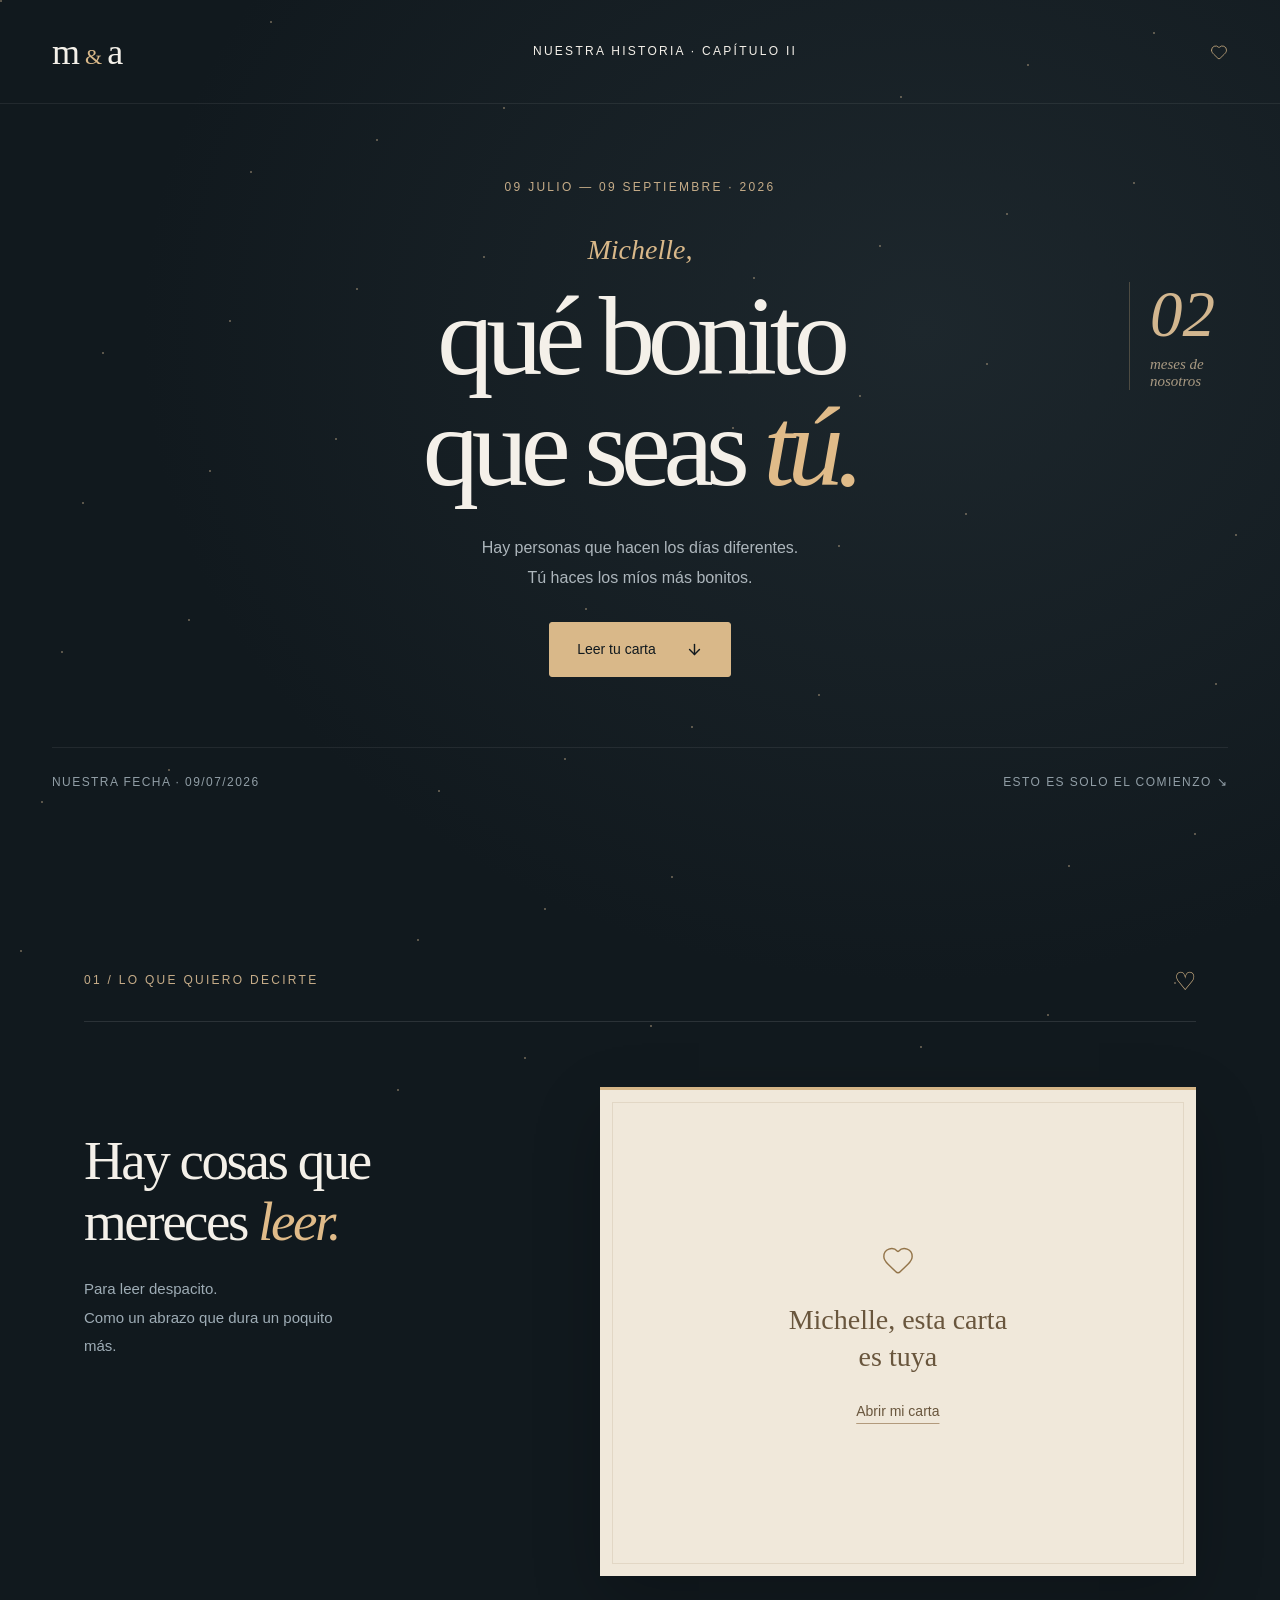
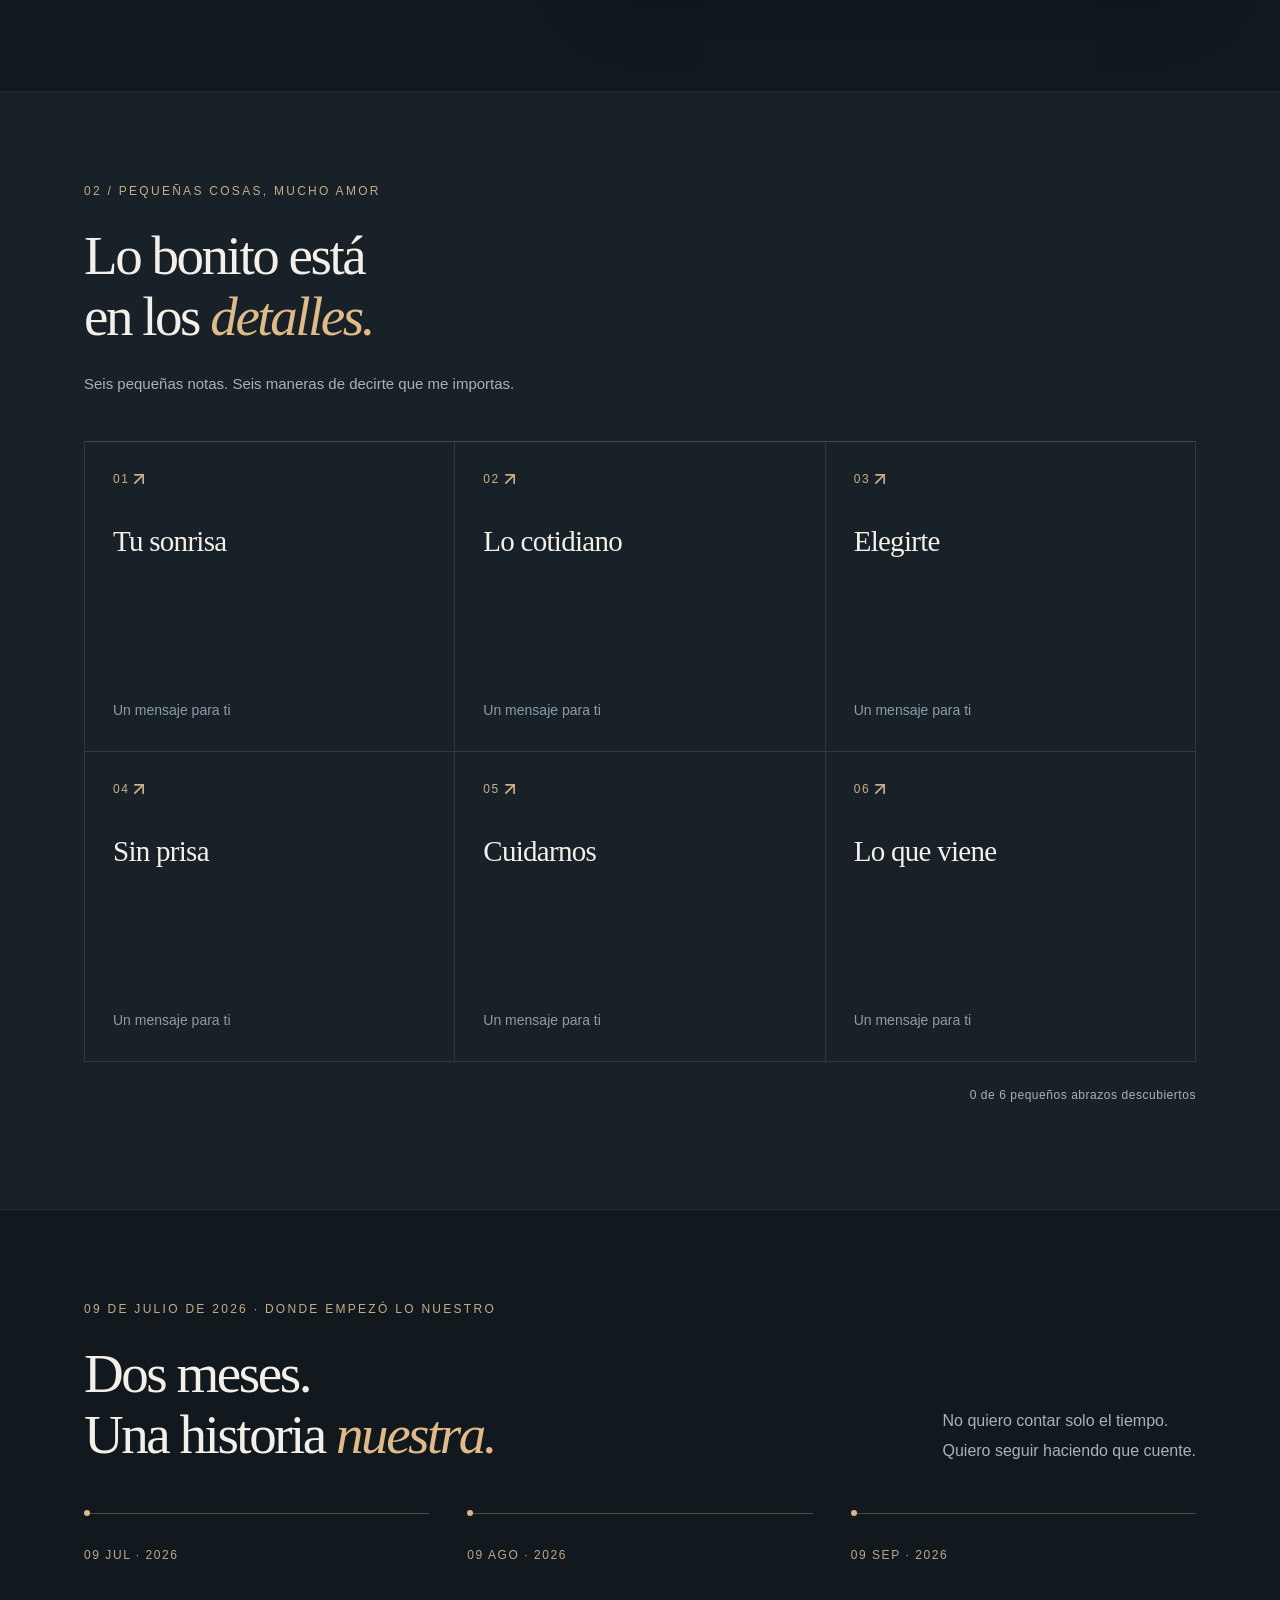
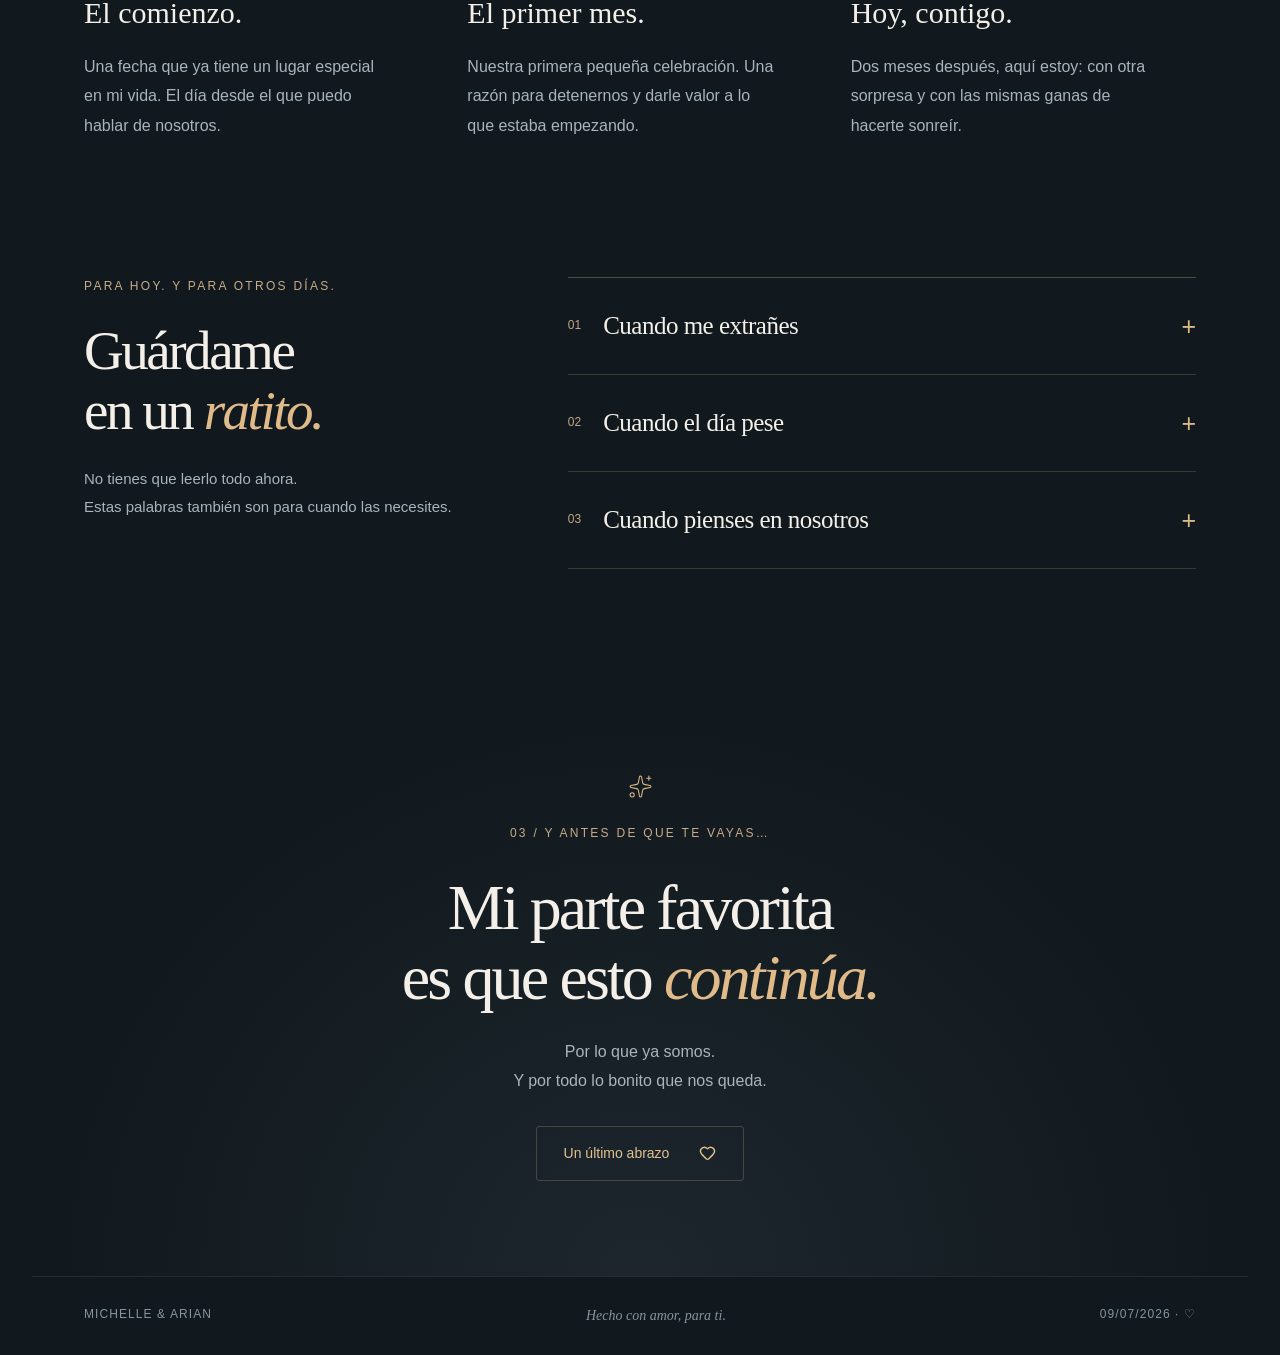
==== commit 6fbf1b57: "Correct Spanish encoding and complete personalized cover" ====
--- a/Para Michelle.html
+++ b/Para Michelle.html
@@ -6,4 +6,4 @@
 *{box-sizing:border-box}html{scroll-behavior:smooth;scroll-padding-top:36px}body{margin:0;background:#11191e;color:#f4f0e9;font:16px/1.6 Arial,Helvetica,sans-serif;-webkit-font-smoothing:antialiased}button,a{-webkit-tap-highlight-color:transparent}button{font:inherit;cursor:pointer}a{color:inherit;text-decoration:none}button:focus-visible,a:focus-visible{outline:2px solid #e9c996;outline-offset:6px}button{touch-action:manipulation}::selection{background:#d9b889;color:#11191e}main{overflow:clip;position:relative}header,section,footer{position:relative;z-index:1}header{height:104px;max-width:1320px;margin:0 auto;padding:0 52px;display:flex;justify-content:space-between;align-items:center;border-bottom:1px solid #ffffff12}header>span,.eyebrow{font-size:12px;letter-spacing:.19em}.monogram{font:36px Georgia,serif;letter-spacing:-3px}.monogram span{font-size:22px;color:#d9b889;padding:0 8px}header>svg{color:#d9b889}.stardust{position:absolute;inset:0 0 auto;height:1100px;background:radial-gradient(ellipse at 72% 30%,#35434a55,transparent 60%);pointer-events:none}.stardust i{position:absolute;width:2px;height:2px;border-radius:50%;background:#d7be97;opacity:.5;animation:twinkle 7s ease-in-out infinite}.hero{max-width:1320px;margin:auto;min-height:795px;padding:74px 52px 30px;text-align:center}.eyebrow{color:#c6ac88;margin:0 0 25px}.recipient{font:italic 28px Georgia,serif;color:#d9b889;margin:37px 0 15px}h1,h2,h3,p{margin-top:0}h1,h2,h3{font-family:Georgia,'Times New Roman',serif;font-weight:400}h1{font-size:clamp(72px,8.8vw,126px);line-height:.98;letter-spacing:-.065em;margin:0 0 31px}em{color:#e0bb89;font-weight:400}.intro{color:#adb6bc;font-size:16px;line-height:1.9;margin-bottom:28px}.anniversary{position:absolute;right:55px;top:178px;text-align:left;padding-left:20px;border-left:1px solid #d9b88945}.anniversary>span{font:italic 65px/1 Georgia,serif;color:#d2b68f}.anniversary p{font:italic 15px Georgia,serif;color:#a89982;margin:9px 0 0;max-width:75px}.pill{display:inline-flex;align-items:center;justify-content:center;gap:30px;border:1px solid #d9b889;background:#d9b889;color:#11191e;border-radius:3px;min-height:55px;padding:15px 27px;font-size:14px;transition:background .25s,transform .25s,box-shadow .25s}.pill:hover{background:#edcda0;transform:translateY(-2px);box-shadow:0 8px 28px #0003}.pill svg{width:17px}.hero-bottom{margin-top:70px;border-top:1px solid #ffffff12;padding-top:25px;display:flex;justify-content:space-between;gap:20px;text-align:left;font-size:12px;letter-spacing:.12em;color:#919ea6}.letter-section{max-width:1216px;margin:auto;padding:62px 52px 115px}.section-heading{display:flex;align-items:center;justify-content:space-between;border-bottom:1px solid #ffffff1c;padding-bottom:20px}.section-heading .eyebrow{margin:0}.section-heading>span:last-child{font-size:25px;color:#d9b889}.letter-wrap{display:grid;grid-template-columns:.85fr 1.15fr;gap:75px;padding-top:65px;align-items:start}.letter-caption{padding-top:44px}h2{font-size:clamp(40px,4.3vw,58px);line-height:1.1;letter-spacing:-.045em;margin-bottom:23px}.letter-caption>p{font-size:15px;line-height:1.9;color:#9eacb5;max-width:275px}.letter{color-scheme:light;background:#f0e8da;color:#403b34;padding:48px 46px;box-shadow:0 24px 65px #0003;position:relative;border-top:3px solid #d5b688}.letter:after{content:'';position:absolute;inset:12px;border:1px solid #a9927033;pointer-events:none}.open-letter{display:flex;flex-direction:column;align-items:center;justify-content:center;gap:25px;min-height:390px;width:100%;background:transparent;border:0;color:#69563d}.open-letter>svg{color:#937449;stroke-width:1}.open-letter span{font:28px/1.3 Georgia,serif;max-width:240px}.open-letter u{font-size:14px;text-underline-offset:7px;text-decoration-color:#b29a7c}.letter-content{animation:appear .7s ease}.paper-label{font-size:12px;letter-spacing:.16em;color:#877357}.letter h3{font:italic 35px Georgia,serif;margin:25px 0}.letter p{font:17px/1.85 Georgia,serif;margin-bottom:20px}.signature{padding-top:18px;position:relative;margin-bottom:0!important}.signature em{font:italic 40px Georgia,serif;color:#796144;display:inline-block;padding-top:6px}.signature svg{position:absolute;right:0;bottom:12px;color:#96744d}.messages{background:#172127;border-top:1px solid #ffffff0c;border-bottom:1px solid #ffffff0c;padding:90px max(52px,calc((100vw - 1112px)/2));text-align:left}.messages h2{max-width:650px}.messages>p:not(.eyebrow){color:#a8b2b8;font-size:15px;line-height:1.8}.note-grid{display:grid;grid-template-columns:repeat(3,1fr);margin-top:44px;border-top:1px solid #b69d7750;border-left:1px solid #b69d7730}.note{align-self:stretch;display:flex;flex-direction:column;min-height:310px;padding:27px 28px 30px;border:0;border-right:1px solid #b69d7730;border-bottom:1px solid #b69d7730;background:transparent;color:#f4f0e9;text-align:left;transition:background .3s}.note:hover{background:#ffffff04}.note.active{background:#253138}.note-top{display:flex;justify-content:space-between;align-items:center;color:#c9b08a;font-size:12px;letter-spacing:.13em}.note h3{font-size:29px;line-height:1.2;margin:35px 0 17px;letter-spacing:-.025em}.note-hint{font-size:14px;color:#8e9ca5;margin-top:auto}.note p{font-size:16px;line-height:1.75;color:#c2cbd0;margin-bottom:0;animation:appear .4s ease}.count{font-size:12px!important;text-align:right;margin-top:23px;letter-spacing:.045em}.finale{padding:105px 30px 95px;text-align:center;background:radial-gradient(ellipse at 50% 100%,#34414955,transparent 65%)}.finale>svg{display:block;margin:0 auto 25px;color:#d9b889;stroke-width:1}.finale .eyebrow{margin-bottom:30px}.finale h2{font-size:clamp(43px,5vw,67px)}.finale>p:not(.eyebrow){color:#a9b4bc;line-height:1.85;margin:0 0 30px}.finale .pill{background:transparent;color:#e2c291;border-color:#a18d7055;border-radius:3px}.finale .pill:hover{background:#d9b88915}.last-message{max-width:570px;margin:35px auto 0;padding:35px 20px 0;border-top:1px solid #d9b88930;animation:appear .6s ease}.last-message>span{font:italic 37px Georgia,serif;color:#e1bf90}.last-message p{font-size:16px;line-height:1.9;color:#b3bdc4;margin:20px 0}.last-message strong{font-size:15px;font-weight:400;color:#e2c291}footer{border-top:1px solid #ffffff15;display:flex;justify-content:space-between;gap:20px;max-width:1216px;margin:auto;padding:28px 52px;font-size:12px;letter-spacing:.09em;color:#85959f}footer span:nth-child(2){letter-spacing:0;font-family:Georgia,serif;font-style:italic;font-size:14px}@keyframes twinkle{50%{opacity:.16}}@keyframes appear{from{opacity:0;transform:translateY(8px)}to{opacity:1;transform:translateY(0)}}@media(min-width:1500px){.hero{padding-top:95px;min-height:845px}}@media(max-width:900px){.anniversary{right:30px;top:190px}.anniversary>span{font-size:44px}.letter-wrap{gap:35px;grid-template-columns:.8fr 1.2fr}.letter{padding:36px 30px}.note{padding:24px 20px;min-height:350px}.messages{padding-left:36px;padding-right:36px}}@media(max-width:650px){header{height:82px;padding:0 24px}.monogram{font-size:30px}header>span{font-size:10px;letter-spacing:.12em}header>svg{width:15px}.hero{padding:49px 24px 24px;min-height:auto}.hero>.eyebrow{font-size:11px;letter-spacing:.13em}.recipient{font-size:26px;margin:31px 0 20px}h1{font-size:clamp(66px,14.5vw,94px);line-height:1.01;margin-bottom:25px}.anniversary{position:static;display:flex;align-items:center;justify-content:center;gap:10px;padding:0;border:0;margin:0 0 22px}.anniversary>span{font-size:29px}.anniversary p{max-width:none;font-size:14px;margin:0}.intro{font-size:15px;line-height:1.85}.hero-bottom{margin-top:48px;font-size:10px;line-height:1.8;padding-top:20px;letter-spacing:.07em}.hero-bottom span{max-width:150px}.letter-section{padding:42px 24px 65px}.section-heading .eyebrow{font-size:10px;letter-spacing:.12em}.letter-wrap{display:block;padding-top:30px}.letter-caption{padding-top:0;margin-bottom:30px}.letter-caption h2{font-size:43px}.letter-caption>p{max-width:100%;font-size:15px}.letter-caption>p br{display:none}.letter{padding:36px 28px}.letter p{font-size:17px;line-height:1.8}.letter h3{font-size:31px}.paper-label{font-size:10px}.open-letter{min-height:300px}.messages{padding:60px 24px}.messages h2{font-size:44px}.messages>.eyebrow{font-size:10px;letter-spacing:.12em}.note-grid{grid-template-columns:1fr;margin-top:30px}.note{min-height:160px;padding:22px 24px;position:relative}.note h3{margin:15px 0 14px;font-size:29px}.note.active{min-height:245px}.note p{font-size:16px}.note-hint{font-size:14px}.count{text-align:left}.finale{padding:67px 24px}.finale .eyebrow{font-size:10px;letter-spacing:.12em}.finale h2{font-size:43px}.last-message>span{font-size:31px}footer{padding:25px 24px;flex-wrap:wrap;font-size:10px}footer span:nth-child(2){order:3;width:100%;font-size:14px}.eyebrow{font-size:12px}}@media(prefers-reduced-motion:reduce){html{scroll-behavior:auto}*,*::before,*::after{animation:none!important;transition:none!important}}
 
 .journey{max-width:1216px;margin:auto;padding:90px 52px}.journey-heading{display:flex;align-items:end;justify-content:space-between;gap:35px;margin-bottom:48px}.journey-heading h2{margin:0}.journey-heading>p{color:#a8b2b8;font-size:16px;line-height:1.85;margin:0}.timeline{display:grid;grid-template-columns:repeat(3,1fr);gap:38px}.timeline article{border-top:1px solid #c8ae8055;padding-top:27px;position:relative}.timeline article:before{content:'';width:6px;height:6px;border-radius:50%;background:#d9b889;position:absolute;top:-4px;left:0}.timeline-date{font-size:12px;letter-spacing:.13em;color:#bea889}.timeline h3{font-size:30px;margin:22px 0 15px}.timeline p{font-size:16px;color:#a8b4bd;line-height:1.85;max-width:310px}.keepsakes{display:grid;grid-template-columns:.8fr 1.2fr;gap:65px;max-width:1112px;margin:0 auto;padding:30px 0 100px}.keepsakes-heading>p:last-child{font-size:15px;color:#a8b4bd;line-height:1.9}.saved-letters{border-top:1px solid #c8ae8055}.saved-letters details{border-bottom:1px solid #c8ae8038}.saved-letters summary{display:flex;align-items:center;gap:22px;padding:28px 0;cursor:pointer;list-style:none}.saved-letters summary::-webkit-details-marker{display:none}.saved-letters summary>span:first-child{font-size:12px;color:#bea889}.saved-letters summary h3{font-size:25px;margin:0;flex:1;letter-spacing:-.02em}.expand{font-size:25px;font-weight:300;color:#d9b889;transition:transform .3s}.saved-letters details[open] .expand{transform:rotate(45deg)}.saved-letters summary:focus-visible{outline:2px solid #d9b889;outline-offset:4px}.saved-body{padding:0 10px 29px 38px;animation:appear .4s ease}.saved-body p{font-size:16px;color:#b9c3c9;line-height:1.9;margin-bottom:19px}.saved-body em{font:italic 20px/1.6 Georgia,serif;color:#d9b889}@media(max-width:900px){.keepsakes{margin:0 36px;gap:35px}.journey{padding:70px 36px}.journey-heading{align-items:start;flex-direction:column}}@media(max-width:650px){.journey{padding:60px 24px}.journey>.eyebrow{font-size:10px}.journey-heading{gap:17px;margin-bottom:35px}.journey-heading h2{font-size:43px}.timeline{grid-template-columns:1fr;gap:25px}.timeline article{padding-top:22px}.timeline h3{margin:15px 0 12px}.timeline p{max-width:none}.keepsakes{display:block;margin:0;padding:0 24px 60px}.keepsakes-heading{margin-bottom:35px}.keepsakes-heading h2{font-size:43px}.saved-letters summary{gap:14px;padding:25px 0}.saved-letters summary h3{font-size:23px}.saved-body{padding-left:0}.keepsakes .eyebrow{font-size:10px}}
-</style></head><body><main><div class="stardust" aria-hidden="true"><i style="left:0%;top:0%;animation-delay:0s"></i><i style="left:37.7%;top:23.3%;animation-delay:1s"></i><i style="left:75.4%;top:46.6%;animation-delay:2s"></i><i style="left:13.100000000000009%;top:69.9%;animation-delay:3s"></i><i style="left:50.80000000000001%;top:93.2%;animation-delay:4s"></i><i style="left:88.5%;top:16.5%;animation-delay:5s"></i><i style="left:26.200000000000017%;top:39.80000000000001%;animation-delay:6s"></i><i style="left:63.900000000000034%;top:63.099999999999994%;animation-delay:0s"></i><i style="left:1.6000000000000227%;top:86.4%;animation-delay:1s"></i><i style="left:39.30000000000001%;top:9.700000000000017%;animation-delay:2s"></i><i style="left:77%;top:33%;animation-delay:3s"></i><i style="left:14.700000000000045%;top:56.30000000000001%;animation-delay:4s"></i><i style="left:52.400000000000034%;top:79.60000000000002%;animation-delay:5s"></i><i style="left:90.10000000000002%;top:2.900000000000034%;animation-delay:6s"></i><i style="left:27.800000000000068%;top:26.19999999999999%;animation-delay:0s"></i><i style="left:65.5%;top:49.5%;animation-delay:1s"></i><i style="left:3.2000000000000455%;top:72.80000000000001%;animation-delay:2s"></i><i style="left:40.90000000000009%;top:96.10000000000002%;animation-delay:3s"></i><i style="left:78.60000000000002%;top:19.400000000000034%;animation-delay:4s"></i><i style="left:16.300000000000068%;top:42.69999999999999%;animation-delay:5s"></i><i style="left:54%;top:66%;animation-delay:6s"></i><i style="left:91.70000000000005%;top:89.30000000000001%;animation-delay:0s"></i><i style="left:29.40000000000009%;top:12.600000000000023%;animation-delay:1s"></i><i style="left:67.10000000000002%;top:35.89999999999998%;animation-delay:2s"></i><i style="left:4.800000000000068%;top:59.200000000000045%;animation-delay:3s"></i><i style="left:42.500000000000114%;top:82.5%;animation-delay:4s"></i><i style="left:80.20000000000005%;top:5.800000000000068%;animation-delay:5s"></i><i style="left:17.90000000000009%;top:29.100000000000023%;animation-delay:6s"></i><i style="left:55.600000000000136%;top:52.39999999999998%;animation-delay:0s"></i><i style="left:93.30000000000018%;top:75.70000000000005%;animation-delay:1s"></i><i style="left:31%;top:99%;animation-delay:2s"></i><i style="left:68.70000000000005%;top:22.300000000000068%;animation-delay:3s"></i><i style="left:6.400000000000091%;top:45.60000000000002%;animation-delay:4s"></i><i style="left:44.100000000000136%;top:68.89999999999998%;animation-delay:5s"></i><i style="left:81.80000000000018%;top:92.20000000000005%;animation-delay:6s"></i><i style="left:19.5%;top:15.5%;animation-delay:0s"></i><i style="left:57.200000000000045%;top:38.80000000000007%;animation-delay:1s"></i><i style="left:94.90000000000009%;top:62.10000000000002%;animation-delay:2s"></i><i style="left:32.600000000000136%;top:85.39999999999998%;animation-delay:3s"></i><i style="left:70.30000000000018%;top:8.700000000000045%;animation-delay:4s"></i><i style="left:8%;top:32%;animation-delay:5s"></i><i style="left:45.700000000000045%;top:55.30000000000007%;animation-delay:6s"></i><i style="left:83.40000000000009%;top:78.60000000000002%;animation-delay:0s"></i><i style="left:21.100000000000136%;top:1.8999999999999773%;animation-delay:1s"></i><i style="left:58.80000000000018%;top:25.200000000000045%;animation-delay:2s"></i><i style="left:96.50000000000023%;top:48.5%;animation-delay:3s"></i><i style="left:34.200000000000045%;top:71.79999999999995%;animation-delay:4s"></i><i style="left:71.90000000000009%;top:95.10000000000014%;animation-delay:5s"></i></div><header><a href="#" class="monogram" aria-label="Michelle y Arian">m<span>&amp;</span>a</a><span>UNA PEQUEÑA INFINIDAD</span><svg xmlns="http://www.w3.org/2000/svg" width="18" height="18" viewBox="0 0 24 24" fill="none" stroke="currentColor" stroke-width="1" stroke-linecap="round" stroke-linejoin="round" class="lucide lucide-heart" aria-hidden="true"><path d="M2 9.5a5.5 5.5 0 0 1 9.591-3.676.56.56 0 0 0 .818 0A5.49 5.49 0 0 1 22 9.5c0 2.29-1.5 4-3 5.5l-5.492 5.313a2 2 0 0 1-3 .019L5 15c-1.5-1.5-3-3.2-3-5.5"></path></svg></header><section class="hero"><p class="eyebrow">PARA MICHELLE · DE ARIAN</p><div class="anniversary"><span>02</span><p>meses de nosotros</p></div><h1>Qué bonito<br/>que seas <em>tú.</em></h1><p class="intro">Hay personas que hacen los días diferentes.<br/>Tú haces los míos más bonitos.</p><a class="pill" href="#carta">Leer tu carta <svg xmlns="http://www.w3.org/2000/svg" width="17" height="17" viewBox="0 0 24 24" fill="none" stroke="currentColor" stroke-width="2" stroke-linecap="round" stroke-linejoin="round" class="lucide lucide-arrow-down" aria-hidden="true"><path d="M12 5v14"></path><path d="m19 12-7 7-7-7"></path></svg></a><div class="hero-bottom"><span>NUESTRA FECHA · 09/07/2026</span><span>ESTO ES SOLO EL COMIENZO ↘</span></div></section><section id="carta" class="letter-section"><div class="section-heading"><span class="eyebrow">01 / LO QUE QUIERO DECIRTE</span><span aria-hidden="true">♡</span></div><div class="letter-wrap"><div class="letter-caption"><h2>Un pedacito<br/>de mi <em>corazón.</em></h2><p>Para leer despacito.<br/>Como un abrazo que dura un poquito más.</p></div><article class="letter"><button class="open-letter"><svg xmlns="http://www.w3.org/2000/svg" width="34" height="34" viewBox="0 0 24 24" fill="none" stroke="currentColor" stroke-width="2" stroke-linecap="round" stroke-linejoin="round" class="lucide lucide-heart" aria-hidden="true"><path d="M2 9.5a5.5 5.5 0 0 1 9.591-3.676.56.56 0 0 0 .818 0A5.49 5.49 0 0 1 22 9.5c0 2.29-1.5 4-3 5.5l-5.492 5.313a2 2 0 0 1-3 .019L5 15c-1.5-1.5-3-3.2-3-5.5"></path></svg><span>Michelle, esta carta es tuya</span><u>Abrir mi carta</u></button></article></div></section><section class="messages"><p class="eyebrow">02 / PEQUEÑAS COSAS, MUCHO AMOR</p><h2>Lo bonito est?<br/>en los <em>detalles.</em></h2><p>Toca cada uno. Dejé un poquito de cariño adentro.</p><div class="note-grid"><button class="note " aria-expanded="false"><span class="note-top"><span>0<!-- -->1</span><svg xmlns="http://www.w3.org/2000/svg" width="20" height="20" viewBox="0 0 24 24" fill="none" stroke="currentColor" stroke-width="2" stroke-linecap="round" stroke-linejoin="round" class="lucide lucide-arrow-up-right" aria-hidden="true"><path d="M7 7h10v10"></path><path d="M7 17 17 7"></path></svg></span><h3>Tu sonrisa</h3><span class="note-hint">Un mensaje para ti</span></button><button class="note " aria-expanded="false"><span class="note-top"><span>0<!-- -->2</span><svg xmlns="http://www.w3.org/2000/svg" width="20" height="20" viewBox="0 0 24 24" fill="none" stroke="currentColor" stroke-width="2" stroke-linecap="round" stroke-linejoin="round" class="lucide lucide-arrow-up-right" aria-hidden="true"><path d="M7 7h10v10"></path><path d="M7 17 17 7"></path></svg></span><h3>Lo cotidiano</h3><span class="note-hint">Un mensaje para ti</span></button><button class="note " aria-expanded="false"><span class="note-top"><span>0<!-- -->3</span><svg xmlns="http://www.w3.org/2000/svg" width="20" height="20" viewBox="0 0 24 24" fill="none" stroke="currentColor" stroke-width="2" stroke-linecap="round" stroke-linejoin="round" class="lucide lucide-arrow-up-right" aria-hidden="true"><path d="M7 7h10v10"></path><path d="M7 17 17 7"></path></svg></span><h3>Elegirte</h3><span class="note-hint">Un mensaje para ti</span></button><button class="note " aria-expanded="false"><span class="note-top"><span>0<!-- -->4</span><svg xmlns="http://www.w3.org/2000/svg" width="20" height="20" viewBox="0 0 24 24" fill="none" stroke="currentColor" stroke-width="2" stroke-linecap="round" stroke-linejoin="round" class="lucide lucide-arrow-up-right" aria-hidden="true"><path d="M7 7h10v10"></path><path d="M7 17 17 7"></path></svg></span><h3>Sin prisa</h3><span class="note-hint">Un mensaje para ti</span></button><button class="note " aria-expanded="false"><span class="note-top"><span>0<!-- -->5</span><svg xmlns="http://www.w3.org/2000/svg" width="20" height="20" viewBox="0 0 24 24" fill="none" stroke="currentColor" stroke-width="2" stroke-linecap="round" stroke-linejoin="round" class="lucide lucide-arrow-up-right" aria-hidden="true"><path d="M7 7h10v10"></path><path d="M7 17 17 7"></path></svg></span><h3>Cuidarnos</h3><span class="note-hint">Un mensaje para ti</span></button><button class="note " aria-expanded="false"><span class="note-top"><span>0<!-- -->6</span><svg xmlns="http://www.w3.org/2000/svg" width="20" height="20" viewBox="0 0 24 24" fill="none" stroke="currentColor" stroke-width="2" stroke-linecap="round" stroke-linejoin="round" class="lucide lucide-arrow-up-right" aria-hidden="true"><path d="M7 7h10v10"></path><path d="M7 17 17 7"></path></svg></span><h3>Lo que viene</h3><span class="note-hint">Un mensaje para ti</span></button></div><p class="count" aria-live="polite">0<!-- --> de 6 pequeños abrazos descubiertos</p></section><section class="journey"><p class="eyebrow">09 DE JULIO DE 2026 ? DONDE EMPEZ? LO NUESTRO</p><div class="journey-heading"><h2>Dos meses.<br/>Una historia <em>nuestra.</em></h2><p>No quiero contar solo el tiempo.<br/>Quiero seguir haciendo que cuente.</p></div><div class="timeline"><article><span class="timeline-date">09 JUL ? 2026</span><h3>El comienzo.</h3><p>Una fecha que ya tiene un lugar especial en mi vida. El d?a desde el que puedo hablar de nosotros.</p></article><article><span class="timeline-date">09 AGO ? 2026</span><h3>El primer mes.</h3><p>Nuestra primera peque?a celebraci?n. Una raz?n para detenernos y darle valor a lo que estaba empezando.</p></article><article><span class="timeline-date">09 SEP ? 2026</span><h3>Hoy, contigo.</h3><p>Dos meses despu?s, aqu? estoy: con otra sorpresa y con las mismas ganas de hacerte sonre?r.</p></article></div></section><section class="keepsakes"><div class="keepsakes-heading"><p class="eyebrow">PARA HOY. Y PARA OTROS D?AS.</p><h2>Gu?rdame<br/>en un <em>ratito.</em></h2><p>No tienes que leerlo todo ahora.<br/>Estas palabras tambi?n son para cuando las necesites.</p></div><div class="saved-letters"><details><summary><span>01</span><h3>Cuando me extra?es</h3><span class="expand" aria-hidden="true">+</span></summary><div class="saved-body"><p>Michelle, si abriste esta carta porque quisieras que estuvi?ramos juntos, imagina por un momento que me siento a tu lado, sin prisa.</p><p>Me encantar?a preguntarte c?mo estuvo tu d?a y quedarme escuchando la respuesta completa. Lo bonito, lo raro, eso que te dio risa y eso que todav?a te ronda la cabeza.</p><p>Mientras llega nuestro pr?ximo ratito, te dejo este recordatorio: me hace feliz tenerte en mi vida. Tengo ganas de verte y de seguir haciendo espacio para nosotros.</p><em>Un beso hasta donde est?s. ? Arian</em></div></details><details><summary><span>02</span><h3>Cuando el d?a pese</h3><span class="expand" aria-hidden="true">+</span></summary><div class="saved-body"><p>Amor, conmigo no tienes que encontrar siempre las palabras bonitas ni estar de buen humor todo el tiempo.</p><p>Si hoy fue dif?cil, quisiera poder hacerte compa??a. Escucharte si quieres hablar, quedarme cerquita si prefieres el silencio y preguntarte qu? necesitas, en vez de asumir que lo s?.</p><p>No tengo una frase que arregle todos los d?as malos. Pero s? tengo cari?o para ti, tambi?n en los d?as en que todo cuesta un poquito m?s.</p><em>No tienes que fingir una sonrisa para merecer un abrazo.</em></div></details><details><summary><span>03</span><h3>Cuando pienses en nosotros</h3><span class="expand" aria-hidden="true">+</span></summary><div class="saved-body"><p>Me ilusiona todo lo que todav?a no conocemos de esta historia.</p><p>Las conversaciones que se alargan, los planes sencillos, los lugares por descubrir y las cosas que alg?n d?a podremos recordar diciendo: ??te acuerdas??.</p><p>Quiero que sigamos aprendiendo a querernos bien: hablando con honestidad, respetando nuestros tiempos y cuidando esos detalles que hacen que estar juntos se sienta bonito.</p><p>Hoy celebramos dos meses. Y a m? me dan ganas de seguir escribiendo contigo.</p><em>Una p?gina a la vez. T? y yo.</em></div></details></div></section><section class="finale"><svg xmlns="http://www.w3.org/2000/svg" width="25" height="25" viewBox="0 0 24 24" fill="none" stroke="currentColor" stroke-width="2" stroke-linecap="round" stroke-linejoin="round" class="lucide lucide-sparkles" aria-hidden="true"><path d="M11.017 2.814a1 1 0 0 1 1.966 0l1.051 5.558a2 2 0 0 0 1.594 1.594l5.558 1.051a1 1 0 0 1 0 1.966l-5.558 1.051a2 2 0 0 0-1.594 1.594l-1.051 5.558a1 1 0 0 1-1.966 0l-1.051-5.558a2 2 0 0 0-1.594-1.594l-5.558-1.051a1 1 0 0 1 0-1.966l5.558-1.051a2 2 0 0 0 1.594-1.594z"></path><path d="M20 2v4"></path><path d="M22 4h-4"></path><circle cx="4" cy="20" r="2"></circle></svg><p class="eyebrow">03 / Y ANTES DE QUE TE VAYAS…</p><h2>Mi parte favorita<br/>es que esto <em>continúa.</em></h2><p>Por lo que ya somos.<br/>Y por todo lo bonito que nos queda.</p><button class="pill" aria-expanded="false">Un último abrazo<!-- --> <svg xmlns="http://www.w3.org/2000/svg" width="18" height="18" viewBox="0 0 24 24" fill="none" stroke="currentColor" stroke-width="2" stroke-linecap="round" stroke-linejoin="round" class="lucide lucide-heart" aria-hidden="true"><path d="M2 9.5a5.5 5.5 0 0 1 9.591-3.676.56.56 0 0 0 .818 0A5.49 5.49 0 0 1 22 9.5c0 2.29-1.5 4-3 5.5l-5.492 5.313a2 2 0 0 1-3 .019L5 15c-1.5-1.5-3-3.2-3-5.5"></path></svg></button></section><footer><span>MICHELLE &amp; ARIAN</span><span>Hecho con amor, para ti.</span><span>09/07/2026 · ♡</span></footer></main><script>const notes=[["Tu sonrisa","Si pudiera pedirle algo a este día, sería que te regalara tantas sonrisas como las que tú me provocas."],["Lo cotidiano","Me gusta pensar que lo nuestro también vive en las cosas pequeñas: un mensaje, un ratito juntos, las ganas de saber cómo estás."],["Elegirte","Entre todas las cosas bonitas que pueden pasarme, seguir compartiendo mis días contigo es una de mis favoritas."],["Sin prisa","Quiero seguir conociéndote. Aprender lo que te hace feliz, escuchar tus historias y descubrir contigo todo lo que viene."],["Cuidarnos","Quiero poner de mi parte para que lo nuestro tenga cariño, honestidad y espacio para ser nosotros mismos."],["Lo que viene","No sé cuántas aventuras nos esperan. Pero me ilusiona muchísimo pensar que todavía tenemos tantas primeras veces por vivir."]];const letter="<span class=\"paper-label\">CON TODO MI CARIÑO</span><h3>Mi Michelle,</h3><p>Felices dos meses, amor.</p><p>Quería regalarte algo que pudieras abrir y volver a leer cada vez que quisieras recordar cuánto significas para mí.</p><p>Desde aquel 9 de julio estamos escribiendo una historia que me hace sonreír. Dos meses pueden sonar a poquito, pero para mí son una razón enorme para celebrar.</p><p>Me hace feliz que estemos construyendo algo nuestro, a nuestra manera y a nuestro ritmo. Hoy quiero que sepas que me importas, que me encanta tenerte en mi vida y que tengo muchas ganas de seguir compartiendo momentos contigo.</p><p>Gracias por ser tú. Por formar parte de esta historia que apenas empieza y que ya quiero tanto.</p><p class=\"signature\">Con amor,<br/><em>Arian</em>♡</p>";const seen=new Set();let active=-1;function openLetter(){document.querySelector('.letter').innerHTML='<div class="letter-content">'+letter+'</div>';}document.querySelector('.hero .pill').addEventListener('click',openLetter);document.querySelector('.open-letter')?.addEventListener('click',openLetter);document.querySelectorAll('.note').forEach((el,i)=>{el.addEventListener('click',()=>{active=active===i?-1:i;seen.add(i);document.querySelectorAll('.note').forEach((n,j)=>{n.classList.toggle('active',active===j);n.setAttribute('aria-expanded',String(active===j));n.querySelector('p')?.remove();n.querySelector('.note-hint')?.remove();const text=document.createElement(active===j?'p':'span');text.className=active===j?'':'note-hint';text.textContent=active===j?notes[j][1]:(seen.has(j)?'Volver a leer':'Un mensaje para ti');n.appendChild(text);});document.querySelector('.count').textContent=seen.size+' de 6 pequeños abrazos descubiertos';});});document.querySelector('.finale .pill').addEventListener('click',function(){const existing=document.querySelector('.last-message');if(existing){existing.remove();this.setAttribute('aria-expanded','false');this.innerHTML='Un último abrazo ♡';return;}this.setAttribute('aria-expanded','true');this.innerHTML='Volver a abrazarte ♡';const box=document.createElement('div');box.className='last-message';box.setAttribute('role','status');box.innerHTML='<span>Te quiero, Michelle.</span><p>Si estuviera contigo ahora, esta parte sería un abrazo largo.<br>Mientras tanto, te dejo estas palabras y todo mi cariño.</p><strong>Felices dos meses, mi amor. ♡</strong>';this.after(box);});</script></body></html>+</style></head><body><main><div class="stardust" aria-hidden="true"><i style="left:0%;top:0%;animation-delay:0s"></i><i style="left:37.7%;top:23.3%;animation-delay:1s"></i><i style="left:75.4%;top:46.6%;animation-delay:2s"></i><i style="left:13.100000000000009%;top:69.9%;animation-delay:3s"></i><i style="left:50.80000000000001%;top:93.2%;animation-delay:4s"></i><i style="left:88.5%;top:16.5%;animation-delay:5s"></i><i style="left:26.200000000000017%;top:39.80000000000001%;animation-delay:6s"></i><i style="left:63.900000000000034%;top:63.099999999999994%;animation-delay:0s"></i><i style="left:1.6000000000000227%;top:86.4%;animation-delay:1s"></i><i style="left:39.30000000000001%;top:9.700000000000017%;animation-delay:2s"></i><i style="left:77%;top:33%;animation-delay:3s"></i><i style="left:14.700000000000045%;top:56.30000000000001%;animation-delay:4s"></i><i style="left:52.400000000000034%;top:79.60000000000002%;animation-delay:5s"></i><i style="left:90.10000000000002%;top:2.900000000000034%;animation-delay:6s"></i><i style="left:27.800000000000068%;top:26.19999999999999%;animation-delay:0s"></i><i style="left:65.5%;top:49.5%;animation-delay:1s"></i><i style="left:3.2000000000000455%;top:72.80000000000001%;animation-delay:2s"></i><i style="left:40.90000000000009%;top:96.10000000000002%;animation-delay:3s"></i><i style="left:78.60000000000002%;top:19.400000000000034%;animation-delay:4s"></i><i style="left:16.300000000000068%;top:42.69999999999999%;animation-delay:5s"></i><i style="left:54%;top:66%;animation-delay:6s"></i><i style="left:91.70000000000005%;top:89.30000000000001%;animation-delay:0s"></i><i style="left:29.40000000000009%;top:12.600000000000023%;animation-delay:1s"></i><i style="left:67.10000000000002%;top:35.89999999999998%;animation-delay:2s"></i><i style="left:4.800000000000068%;top:59.200000000000045%;animation-delay:3s"></i><i style="left:42.500000000000114%;top:82.5%;animation-delay:4s"></i><i style="left:80.20000000000005%;top:5.800000000000068%;animation-delay:5s"></i><i style="left:17.90000000000009%;top:29.100000000000023%;animation-delay:6s"></i><i style="left:55.600000000000136%;top:52.39999999999998%;animation-delay:0s"></i><i style="left:93.30000000000018%;top:75.70000000000005%;animation-delay:1s"></i><i style="left:31%;top:99%;animation-delay:2s"></i><i style="left:68.70000000000005%;top:22.300000000000068%;animation-delay:3s"></i><i style="left:6.400000000000091%;top:45.60000000000002%;animation-delay:4s"></i><i style="left:44.100000000000136%;top:68.89999999999998%;animation-delay:5s"></i><i style="left:81.80000000000018%;top:92.20000000000005%;animation-delay:6s"></i><i style="left:19.5%;top:15.5%;animation-delay:0s"></i><i style="left:57.200000000000045%;top:38.80000000000007%;animation-delay:1s"></i><i style="left:94.90000000000009%;top:62.10000000000002%;animation-delay:2s"></i><i style="left:32.600000000000136%;top:85.39999999999998%;animation-delay:3s"></i><i style="left:70.30000000000018%;top:8.700000000000045%;animation-delay:4s"></i><i style="left:8%;top:32%;animation-delay:5s"></i><i style="left:45.700000000000045%;top:55.30000000000007%;animation-delay:6s"></i><i style="left:83.40000000000009%;top:78.60000000000002%;animation-delay:0s"></i><i style="left:21.100000000000136%;top:1.8999999999999773%;animation-delay:1s"></i><i style="left:58.80000000000018%;top:25.200000000000045%;animation-delay:2s"></i><i style="left:96.50000000000023%;top:48.5%;animation-delay:3s"></i><i style="left:34.200000000000045%;top:71.79999999999995%;animation-delay:4s"></i><i style="left:71.90000000000009%;top:95.10000000000014%;animation-delay:5s"></i></div><header><a href="#" class="monogram" aria-label="Michelle y Arian">m<span>&amp;</span>a</a><span>NUESTRA HISTORIA · CAPÍTULO II</span><svg xmlns="http://www.w3.org/2000/svg" width="18" height="18" viewBox="0 0 24 24" fill="none" stroke="currentColor" stroke-width="1" stroke-linecap="round" stroke-linejoin="round" class="lucide lucide-heart" aria-hidden="true"><path d="M2 9.5a5.5 5.5 0 0 1 9.591-3.676.56.56 0 0 0 .818 0A5.49 5.49 0 0 1 22 9.5c0 2.29-1.5 4-3 5.5l-5.492 5.313a2 2 0 0 1-3 .019L5 15c-1.5-1.5-3-3.2-3-5.5"></path></svg></header><section class="hero"><p class="eyebrow">09 JULIO — 09 SEPTIEMBRE · 2026</p><div class="anniversary"><span>02</span><p>meses de nosotros</p></div><p class="recipient">Michelle,</p><h1>qué bonito<br/>que seas <em>tú.</em></h1><p class="intro">Hay personas que hacen los días diferentes.<br/>Tú haces los míos más bonitos.</p><a class="pill" href="#carta">Leer tu carta <svg xmlns="http://www.w3.org/2000/svg" width="17" height="17" viewBox="0 0 24 24" fill="none" stroke="currentColor" stroke-width="2" stroke-linecap="round" stroke-linejoin="round" class="lucide lucide-arrow-down" aria-hidden="true"><path d="M12 5v14"></path><path d="m19 12-7 7-7-7"></path></svg></a><div class="hero-bottom"><span>NUESTRA FECHA · 09/07/2026</span><span>ESTO ES SOLO EL COMIENZO ↘</span></div></section><section id="carta" class="letter-section"><div class="section-heading"><span class="eyebrow">01 / LO QUE QUIERO DECIRTE</span><span aria-hidden="true">♡</span></div><div class="letter-wrap"><div class="letter-caption"><h2>Hay cosas que<br/>mereces <em>leer.</em></h2><p>Para leer despacito.<br/>Como un abrazo que dura un poquito más.</p></div><article class="letter"><button class="open-letter"><svg xmlns="http://www.w3.org/2000/svg" width="34" height="34" viewBox="0 0 24 24" fill="none" stroke="currentColor" stroke-width="2" stroke-linecap="round" stroke-linejoin="round" class="lucide lucide-heart" aria-hidden="true"><path d="M2 9.5a5.5 5.5 0 0 1 9.591-3.676.56.56 0 0 0 .818 0A5.49 5.49 0 0 1 22 9.5c0 2.29-1.5 4-3 5.5l-5.492 5.313a2 2 0 0 1-3 .019L5 15c-1.5-1.5-3-3.2-3-5.5"></path></svg><span>Michelle, esta carta es tuya</span><u>Abrir mi carta</u></button></article></div></section><section class="messages"><p class="eyebrow">02 / PEQUEÑAS COSAS, MUCHO AMOR</p><h2>Lo bonito está<br/>en los <em>detalles.</em></h2><p>Seis pequeñas notas. Seis maneras de decirte que me importas.</p><div class="note-grid"><button class="note " aria-expanded="false"><span class="note-top"><span>0<!-- -->1</span><svg xmlns="http://www.w3.org/2000/svg" width="20" height="20" viewBox="0 0 24 24" fill="none" stroke="currentColor" stroke-width="2" stroke-linecap="round" stroke-linejoin="round" class="lucide lucide-arrow-up-right" aria-hidden="true"><path d="M7 7h10v10"></path><path d="M7 17 17 7"></path></svg></span><h3>Tu sonrisa</h3><span class="note-hint">Un mensaje para ti</span></button><button class="note " aria-expanded="false"><span class="note-top"><span>0<!-- -->2</span><svg xmlns="http://www.w3.org/2000/svg" width="20" height="20" viewBox="0 0 24 24" fill="none" stroke="currentColor" stroke-width="2" stroke-linecap="round" stroke-linejoin="round" class="lucide lucide-arrow-up-right" aria-hidden="true"><path d="M7 7h10v10"></path><path d="M7 17 17 7"></path></svg></span><h3>Lo cotidiano</h3><span class="note-hint">Un mensaje para ti</span></button><button class="note " aria-expanded="false"><span class="note-top"><span>0<!-- -->3</span><svg xmlns="http://www.w3.org/2000/svg" width="20" height="20" viewBox="0 0 24 24" fill="none" stroke="currentColor" stroke-width="2" stroke-linecap="round" stroke-linejoin="round" class="lucide lucide-arrow-up-right" aria-hidden="true"><path d="M7 7h10v10"></path><path d="M7 17 17 7"></path></svg></span><h3>Elegirte</h3><span class="note-hint">Un mensaje para ti</span></button><button class="note " aria-expanded="false"><span class="note-top"><span>0<!-- -->4</span><svg xmlns="http://www.w3.org/2000/svg" width="20" height="20" viewBox="0 0 24 24" fill="none" stroke="currentColor" stroke-width="2" stroke-linecap="round" stroke-linejoin="round" class="lucide lucide-arrow-up-right" aria-hidden="true"><path d="M7 7h10v10"></path><path d="M7 17 17 7"></path></svg></span><h3>Sin prisa</h3><span class="note-hint">Un mensaje para ti</span></button><button class="note " aria-expanded="false"><span class="note-top"><span>0<!-- -->5</span><svg xmlns="http://www.w3.org/2000/svg" width="20" height="20" viewBox="0 0 24 24" fill="none" stroke="currentColor" stroke-width="2" stroke-linecap="round" stroke-linejoin="round" class="lucide lucide-arrow-up-right" aria-hidden="true"><path d="M7 7h10v10"></path><path d="M7 17 17 7"></path></svg></span><h3>Cuidarnos</h3><span class="note-hint">Un mensaje para ti</span></button><button class="note " aria-expanded="false"><span class="note-top"><span>0<!-- -->6</span><svg xmlns="http://www.w3.org/2000/svg" width="20" height="20" viewBox="0 0 24 24" fill="none" stroke="currentColor" stroke-width="2" stroke-linecap="round" stroke-linejoin="round" class="lucide lucide-arrow-up-right" aria-hidden="true"><path d="M7 7h10v10"></path><path d="M7 17 17 7"></path></svg></span><h3>Lo que viene</h3><span class="note-hint">Un mensaje para ti</span></button></div><p class="count" aria-live="polite">0<!-- --> de 6 pequeños abrazos descubiertos</p></section><section class="journey"><p class="eyebrow">09 DE JULIO DE 2026 · DONDE EMPEZÓ LO NUESTRO</p><div class="journey-heading"><h2>Dos meses.<br/>Una historia <em>nuestra.</em></h2><p>No quiero contar solo el tiempo.<br/>Quiero seguir haciendo que cuente.</p></div><div class="timeline"><article><span class="timeline-date">09 JUL · 2026</span><h3>El comienzo.</h3><p>Una fecha que ya tiene un lugar especial en mi vida. El día desde el que puedo hablar de nosotros.</p></article><article><span class="timeline-date">09 AGO · 2026</span><h3>El primer mes.</h3><p>Nuestra primera pequeña celebración. Una razón para detenernos y darle valor a lo que estaba empezando.</p></article><article><span class="timeline-date">09 SEP · 2026</span><h3>Hoy, contigo.</h3><p>Dos meses después, aquí estoy: con otra sorpresa y con las mismas ganas de hacerte sonreír.</p></article></div></section><section class="keepsakes"><div class="keepsakes-heading"><p class="eyebrow">PARA HOY. Y PARA OTROS DÍAS.</p><h2>Guárdame<br/>en un <em>ratito.</em></h2><p>No tienes que leerlo todo ahora.<br/>Estas palabras también son para cuando las necesites.</p></div><div class="saved-letters"><details><summary><span>01</span><h3>Cuando me extrañes</h3><span class="expand" aria-hidden="true">+</span></summary><div class="saved-body"><p>Michelle, si abriste esta carta porque quisieras que estuviéramos juntos, imagina por un momento que me siento a tu lado, sin prisa.</p><p>Me encantaría preguntarte cómo estuvo tu día y quedarme escuchando la respuesta completa. Lo bonito, lo raro, eso que te dio risa y eso que todavía te ronda la cabeza.</p><p>Mientras llega nuestro próximo ratito, te dejo este recordatorio: me hace feliz tenerte en mi vida. Tengo ganas de verte y de seguir haciendo espacio para nosotros.</p><em>Un beso hasta donde estás. — Arian</em></div></details><details><summary><span>02</span><h3>Cuando el día pese</h3><span class="expand" aria-hidden="true">+</span></summary><div class="saved-body"><p>Amor, conmigo no tienes que encontrar siempre las palabras bonitas ni estar de buen humor todo el tiempo.</p><p>Si hoy fue difícil, quisiera poder hacerte compañía. Escucharte si quieres hablar, quedarme cerquita si prefieres el silencio y preguntarte qué necesitas, en vez de asumir que lo sé.</p><p>No tengo una frase que arregle todos los días malos. Pero sí tengo cariño para ti, también en los días en que todo cuesta un poquito más.</p><em>No tienes que fingir una sonrisa para merecer un abrazo.</em></div></details><details><summary><span>03</span><h3>Cuando pienses en nosotros</h3><span class="expand" aria-hidden="true">+</span></summary><div class="saved-body"><p>Me ilusiona todo lo que todavía no conocemos de esta historia.</p><p>Las conversaciones que se alargan, los planes sencillos, los lugares por descubrir y las cosas que algún día podremos recordar diciendo: ??te acuerdasí?.</p><p>Quiero que sigamos aprendiendo a querernos bien: hablando con honestidad, respetando nuestros tiempos y cuidando esos detalles que hacen que estar juntos se sienta bonito.</p><p>Hoy celebramos dos meses. Y a mí me dan ganas de seguir escribiendo contigo.</p><em>Una página a la vez. Tú y yo.</em></div></details></div></section><section class="finale"><svg xmlns="http://www.w3.org/2000/svg" width="25" height="25" viewBox="0 0 24 24" fill="none" stroke="currentColor" stroke-width="2" stroke-linecap="round" stroke-linejoin="round" class="lucide lucide-sparkles" aria-hidden="true"><path d="M11.017 2.814a1 1 0 0 1 1.966 0l1.051 5.558a2 2 0 0 0 1.594 1.594l5.558 1.051a1 1 0 0 1 0 1.966l-5.558 1.051a2 2 0 0 0-1.594 1.594l-1.051 5.558a1 1 0 0 1-1.966 0l-1.051-5.558a2 2 0 0 0-1.594-1.594l-5.558-1.051a1 1 0 0 1 0-1.966l5.558-1.051a2 2 0 0 0 1.594-1.594z"></path><path d="M20 2v4"></path><path d="M22 4h-4"></path><circle cx="4" cy="20" r="2"></circle></svg><p class="eyebrow">03 / Y ANTES DE QUE TE VAYAS…</p><h2>Mi parte favorita<br/>es que esto <em>continúa.</em></h2><p>Por lo que ya somos.<br/>Y por todo lo bonito que nos queda.</p><button class="pill" aria-expanded="false">Un último abrazo<!-- --> <svg xmlns="http://www.w3.org/2000/svg" width="18" height="18" viewBox="0 0 24 24" fill="none" stroke="currentColor" stroke-width="2" stroke-linecap="round" stroke-linejoin="round" class="lucide lucide-heart" aria-hidden="true"><path d="M2 9.5a5.5 5.5 0 0 1 9.591-3.676.56.56 0 0 0 .818 0A5.49 5.49 0 0 1 22 9.5c0 2.29-1.5 4-3 5.5l-5.492 5.313a2 2 0 0 1-3 .019L5 15c-1.5-1.5-3-3.2-3-5.5"></path></svg></button></section><footer><span>MICHELLE &amp; ARIAN</span><span>Hecho con amor, para ti.</span><span>09/07/2026 · ♡</span></footer></main><script>const notes=[["Tu sonrisa","Si pudiera pedirle algo a este día, sería que te regalara tantas sonrisas como las que tú me provocas."],["Lo cotidiano","Me gusta pensar que lo nuestro también vive en las cosas pequeñas: un mensaje, un ratito juntos, las ganas de saber cómo estás."],["Elegirte","Entre todas las cosas bonitas que pueden pasarme, seguir compartiendo mis días contigo es una de mis favoritas."],["Sin prisa","Quiero seguir conociéndote. Aprender lo que te hace feliz, escuchar tus historias y descubrir contigo todo lo que viene."],["Cuidarnos","Quiero poner de mi parte para que lo nuestro tenga cariño, honestidad y espacio para ser nosotros mismos."],["Lo que viene","No sé cuántas aventuras nos esperan. Pero me ilusiona muchísimo pensar que todavía tenemos tantas primeras veces por vivir."]];const letter="<span class=\"paper-label\">CON TODO MI CARIÑO</span><h3>Mi Michelle,</h3><p>Felices dos meses, amor.</p><p>Quería regalarte algo que pudieras abrir y volver a leer cada vez que quisieras recordar cuánto significas para mí.</p><p>Desde aquel 9 de julio estamos escribiendo una historia que me hace sonreír. Dos meses pueden sonar a poquito, pero para mí son una razón enorme para celebrar.</p><p>Me hace feliz que estemos construyendo algo nuestro, a nuestra manera y a nuestro ritmo. Hoy quiero que sepas que me importas, que me encanta tenerte en mi vida y que tengo muchas ganas de seguir compartiendo momentos contigo.</p><p>Gracias por ser tú. Por formar parte de esta historia que apenas empieza y que ya quiero tanto.</p><p class=\"signature\">Con amor,<br/><em>Arian</em>♡</p>";const seen=new Set();let active=-1;function openLetter(){document.querySelector('.letter').innerHTML='<div class="letter-content">'+letter+'</div>';}document.querySelector('.hero .pill').addEventListener('click',openLetter);document.querySelector('.open-letter')?.addEventListener('click',openLetter);document.querySelectorAll('.note').forEach((el,i)=>{el.addEventListener('click',()=>{active=active===i?-1:i;seen.add(i);document.querySelectorAll('.note').forEach((n,j)=>{n.classList.toggle('active',active===j);n.setAttribute('aria-expanded',String(active===j));n.querySelector('p')?.remove();n.querySelector('.note-hint')?.remove();const text=document.createElement(active===j?'p':'span');text.className=active===j?'':'note-hint';text.textContent=active===j?notes[j][1]:(seen.has(j)?'Volver a leer':'Un mensaje para ti');n.appendChild(text);});document.querySelector('.count').textContent=seen.size+' de 6 pequeños abrazos descubiertos';});});document.querySelector('.finale .pill').addEventListener('click',function(){const existing=document.querySelector('.last-message');if(existing){existing.remove();this.setAttribute('aria-expanded','false');this.innerHTML='Un último abrazo ♡';return;}this.setAttribute('aria-expanded','true');this.innerHTML='Volver a abrazarte ♡';const box=document.createElement('div');box.className='last-message';box.setAttribute('role','status');box.innerHTML='<span>Te quiero, Michelle.</span><p>Si estuviera contigo ahora, esta parte sería un abrazo largo.<br>Mientras tanto, te dejo estas palabras y todo mi cariño.</p><strong>Felices dos meses, mi amor. ♡</strong>';this.after(box);});</script></body></html>
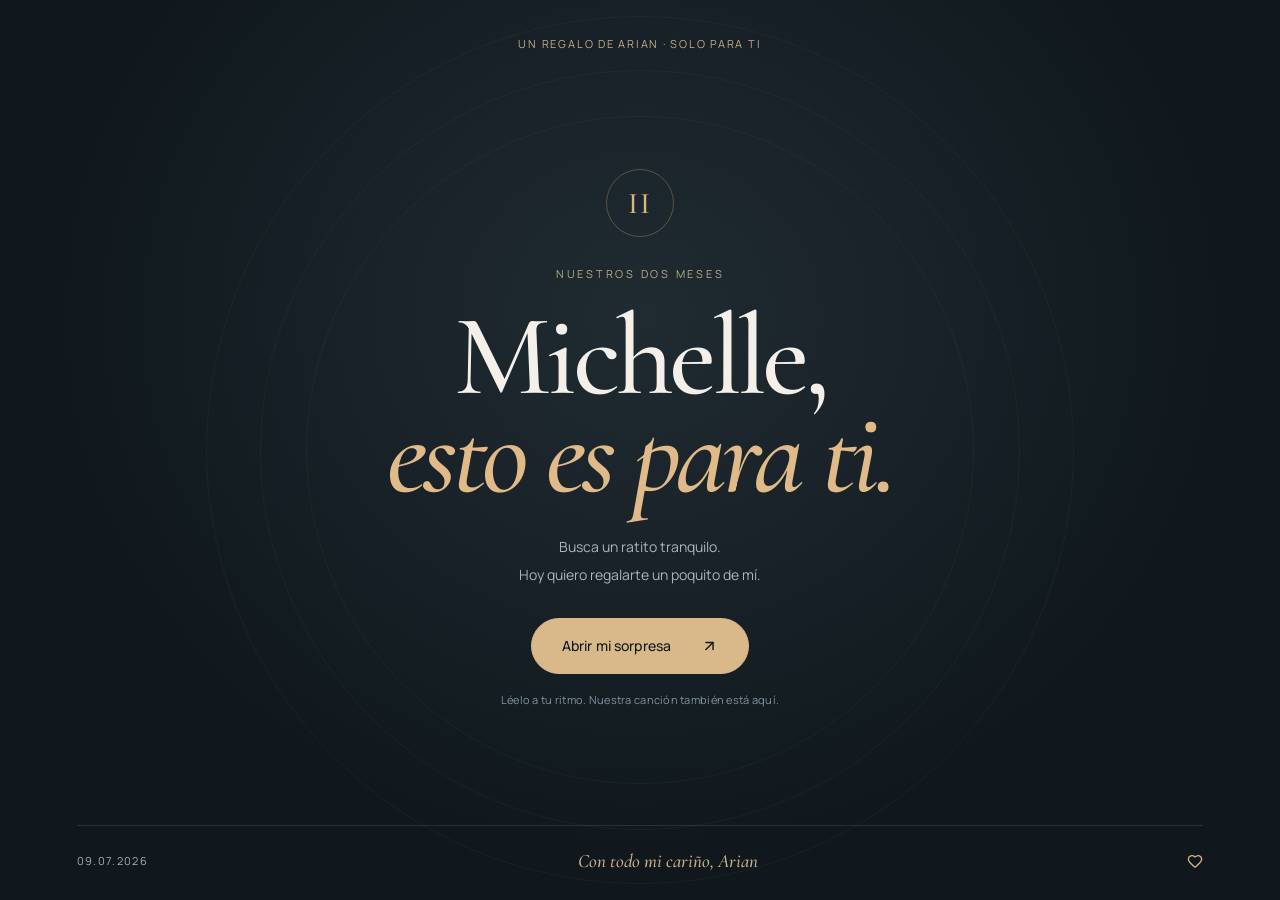
==== commit 6f2e45fb: "Play supplied Lover MP3 directly and embed audio in offline gift" ====
--- a/Para Michelle.html
+++ b/Para Michelle.html
@@ -1,9 +1,243 @@
 <!DOCTYPE html><html lang="es"><head><meta charSet="utf-8"/><meta name="viewport" content="width=device-width, initial-scale=1"/><title>Michelle, qué bonito que seas tú | Arian</title><meta name="description" content="Dos meses de nosotros. Una sorpresa de Arian para Michelle."/><meta name="robots" content="noindex, nofollow"/>
-<style>
+<style>/* Font licenses
+Copyright 2015 the Cormorant Project Authors (github.com/CatharsisFonts/Cormorant)
+
+This Font Software is licensed under the SIL Open Font License, Version 1.1.
+This license is copied below, and is also available with a FAQ at:
+https://scripts.sil.org/OFL
+
+
+-----------------------------------------------------------
+SIL OPEN FONT LICENSE Version 1.1 - 26 February 2007
+-----------------------------------------------------------
+
+PREAMBLE
+The goals of the Open Font License (OFL) are to stimulate worldwide
+development of collaborative font projects, to support the font creation
+efforts of academic and linguistic communities, and to provide a free and
+open framework in which fonts may be shared and improved in partnership
+with others.
+
+The OFL allows the licensed fonts to be used, studied, modified and
+redistributed freely as long as they are not sold by themselves. The
+fonts, including any derivative works, can be bundled, embedded, 
+redistributed and/or sold with any software provided that any reserved
+names are not used by derivative works. The fonts and derivatives,
+however, cannot be released under any other type of license. The
+requirement for fonts to remain under this license does not apply
+to any document created using the fonts or their derivatives.
+
+DEFINITIONS
+"Font Software" refers to the set of files released by the Copyright
+Holder(s) under this license and clearly marked as such. This may
+include source files, build scripts and documentation.
+
+"Reserved Font Name" refers to any names specified as such after the
+copyright statement(s).
+
+"Original Version" refers to the collection of Font Software components as
+distributed by the Copyright Holder(s).
+
+"Modified Version" refers to any derivative made by adding to, deleting,
+or substituting -- in part or in whole -- any of the components of the
+Original Version, by changing formats or by porting the Font Software to a
+new environment.
+
+"Author" refers to any designer, engineer, programmer, technical
+writer or other person who contributed to the Font Software.
+
+PERMISSION & CONDITIONS
+Permission is hereby granted, free of charge, to any person obtaining
+a copy of the Font Software, to use, study, copy, merge, embed, modify,
+redistribute, and sell modified and unmodified copies of the Font
+Software, subject to the following conditions:
+
+1) Neither the Font Software nor any of its individual components,
+in Original or Modified Versions, may be sold by itself.
+
+2) Original or Modified Versions of the Font Software may be bundled,
+redistributed and/or sold with any software, provided that each copy
+contains the above copyright notice and this license. These can be
+included either as stand-alone text files, human-readable headers or
+in the appropriate machine-readable metadata fields within text or
+binary files as long as those fields can be easily viewed by the user.
+
+3) No Modified Version of the Font Software may use the Reserved Font
+Name(s) unless explicit written permission is granted by the corresponding
+Copyright Holder. This restriction only applies to the primary font name as
+presented to the users.
+
+4) The name(s) of the Copyright Holder(s) or the Author(s) of the Font
+Software shall not be used to promote, endorse or advertise any
+Modified Version, except to acknowledge the contribution(s) of the
+Copyright Holder(s) and the Author(s) or with their explicit written
+permission.
+
+5) The Font Software, modified or unmodified, in part or in whole,
+must be distributed entirely under this license, and must not be
+distributed under any other license. The requirement for fonts to
+remain under this license does not apply to any document created
+using the Font Software.
+
+TERMINATION
+This license becomes null and void if any of the above conditions are
+not met.
+
+DISCLAIMER
+THE FONT SOFTWARE IS PROVIDED "AS IS", WITHOUT WARRANTY OF ANY KIND,
+EXPRESS OR IMPLIED, INCLUDING BUT NOT LIMITED TO ANY WARRANTIES OF
+MERCHANTABILITY, FITNESS FOR A PARTICULAR PURPOSE AND NONINFRINGEMENT
+OF COPYRIGHT, PATENT, TRADEMARK, OR OTHER RIGHT. IN NO EVENT SHALL THE
+COPYRIGHT HOLDER BE LIABLE FOR ANY CLAIM, DAMAGES OR OTHER LIABILITY,
+INCLUDING ANY GENERAL, SPECIAL, INDIRECT, INCIDENTAL, OR CONSEQUENTIAL
+DAMAGES, WHETHER IN AN ACTION OF CONTRACT, TORT OR OTHERWISE, ARISING
+FROM, OUT OF THE USE OR INABILITY TO USE THE FONT SOFTWARE OR FROM
+OTHER DEALINGS IN THE FONT SOFTWARE.
+
+Copyright 2018 The Manrope Project Authors (https://github.com/sharanda/manrope)
+
+This Font Software is licensed under the SIL Open Font License, Version 1.1.
+This license is copied below, and is also available with a FAQ at:
+http://scripts.sil.org/OFL
+
+
+-----------------------------------------------------------
+SIL OPEN FONT LICENSE Version 1.1 - 26 February 2007
+-----------------------------------------------------------
+
+PREAMBLE
+The goals of the Open Font License (OFL) are to stimulate worldwide
+development of collaborative font projects, to support the font creation
+efforts of academic and linguistic communities, and to provide a free and
+open framework in which fonts may be shared and improved in partnership
+with others.
+
+The OFL allows the licensed fonts to be used, studied, modified and
+redistributed freely as long as they are not sold by themselves. The
+fonts, including any derivative works, can be bundled, embedded, 
+redistributed and/or sold with any software provided that any reserved
+names are not used by derivative works. The fonts and derivatives,
+however, cannot be released under any other type of license. The
+requirement for fonts to remain under this license does not apply
+to any document created using the fonts or their derivatives.
+
+DEFINITIONS
+"Font Software" refers to the set of files released by the Copyright
+Holder(s) under this license and clearly marked as such. This may
+include source files, build scripts and documentation.
+
+"Reserved Font Name" refers to any names specified as such after the
+copyright statement(s).
+
+"Original Version" refers to the collection of Font Software components as
+distributed by the Copyright Holder(s).
+
+"Modified Version" refers to any derivative made by adding to, deleting,
+or substituting -- in part or in whole -- any of the components of the
+Original Version, by changing formats or by porting the Font Software to a
+new environment.
+
+"Author" refers to any designer, engineer, programmer, technical
+writer or other person who contributed to the Font Software.
+
+PERMISSION & CONDITIONS
+Permission is hereby granted, free of charge, to any person obtaining
+a copy of the Font Software, to use, study, copy, merge, embed, modify,
+redistribute, and sell modified and unmodified copies of the Font
+Software, subject to the following conditions:
+
+1) Neither the Font Software nor any of its individual components,
+in Original or Modified Versions, may be sold by itself.
+
+2) Original or Modified Versions of the Font Software may be bundled,
+redistributed and/or sold with any software, provided that each copy
+contains the above copyright notice and this license. These can be
+included either as stand-alone text files, human-readable headers or
+in the appropriate machine-readable metadata fields within text or
+binary files as long as those fields can be easily viewed by the user.
+
+3) No Modified Version of the Font Software may use the Reserved Font
+Name(s) unless explicit written permission is granted by the corresponding
+Copyright Holder. This restriction only applies to the primary font name as
+presented to the users.
+
+4) The name(s) of the Copyright Holder(s) or the Author(s) of the Font
+Software shall not be used to promote, endorse or advertise any
+Modified Version, except to acknowledge the contribution(s) of the
+Copyright Holder(s) and the Author(s) or with their explicit written
+permission.
+
+5) The Font Software, modified or unmodified, in part or in whole,
+must be distributed entirely under this license, and must not be
+distributed under any other license. The requirement for fonts to
+remain under this license does not apply to any document created
+using the Font Software.
+
+TERMINATION
+This license becomes null and void if any of the above conditions are
+not met.
+
+DISCLAIMER
+THE FONT SOFTWARE IS PROVIDED "AS IS", WITHOUT WARRANTY OF ANY KIND,
+EXPRESS OR IMPLIED, INCLUDING BUT NOT LIMITED TO ANY WARRANTIES OF
+MERCHANTABILITY, FITNESS FOR A PARTICULAR PURPOSE AND NONINFRINGEMENT
+OF COPYRIGHT, PATENT, TRADEMARK, OR OTHER RIGHT. IN NO EVENT SHALL THE
+COPYRIGHT HOLDER BE LIABLE FOR ANY CLAIM, DAMAGES OR OTHER LIABILITY,
+INCLUDING ANY GENERAL, SPECIAL, INDIRECT, INCIDENTAL, OR CONSEQUENTIAL
+DAMAGES, WHETHER IN AN ACTION OF CONTRACT, TORT OR OTHERWISE, ARISING
+FROM, OUT OF THE USE OR INABILITY TO USE THE FONT SOFTWARE OR FROM
+OTHER DEALINGS IN THE FONT SOFTWARE.
+
+*/
+@font-face {
+  font-family: 'Cormorant Garamond';
+  font-style: italic;
+  font-weight: 500;
+  font-display: swap;
+  src: url([data-uri]